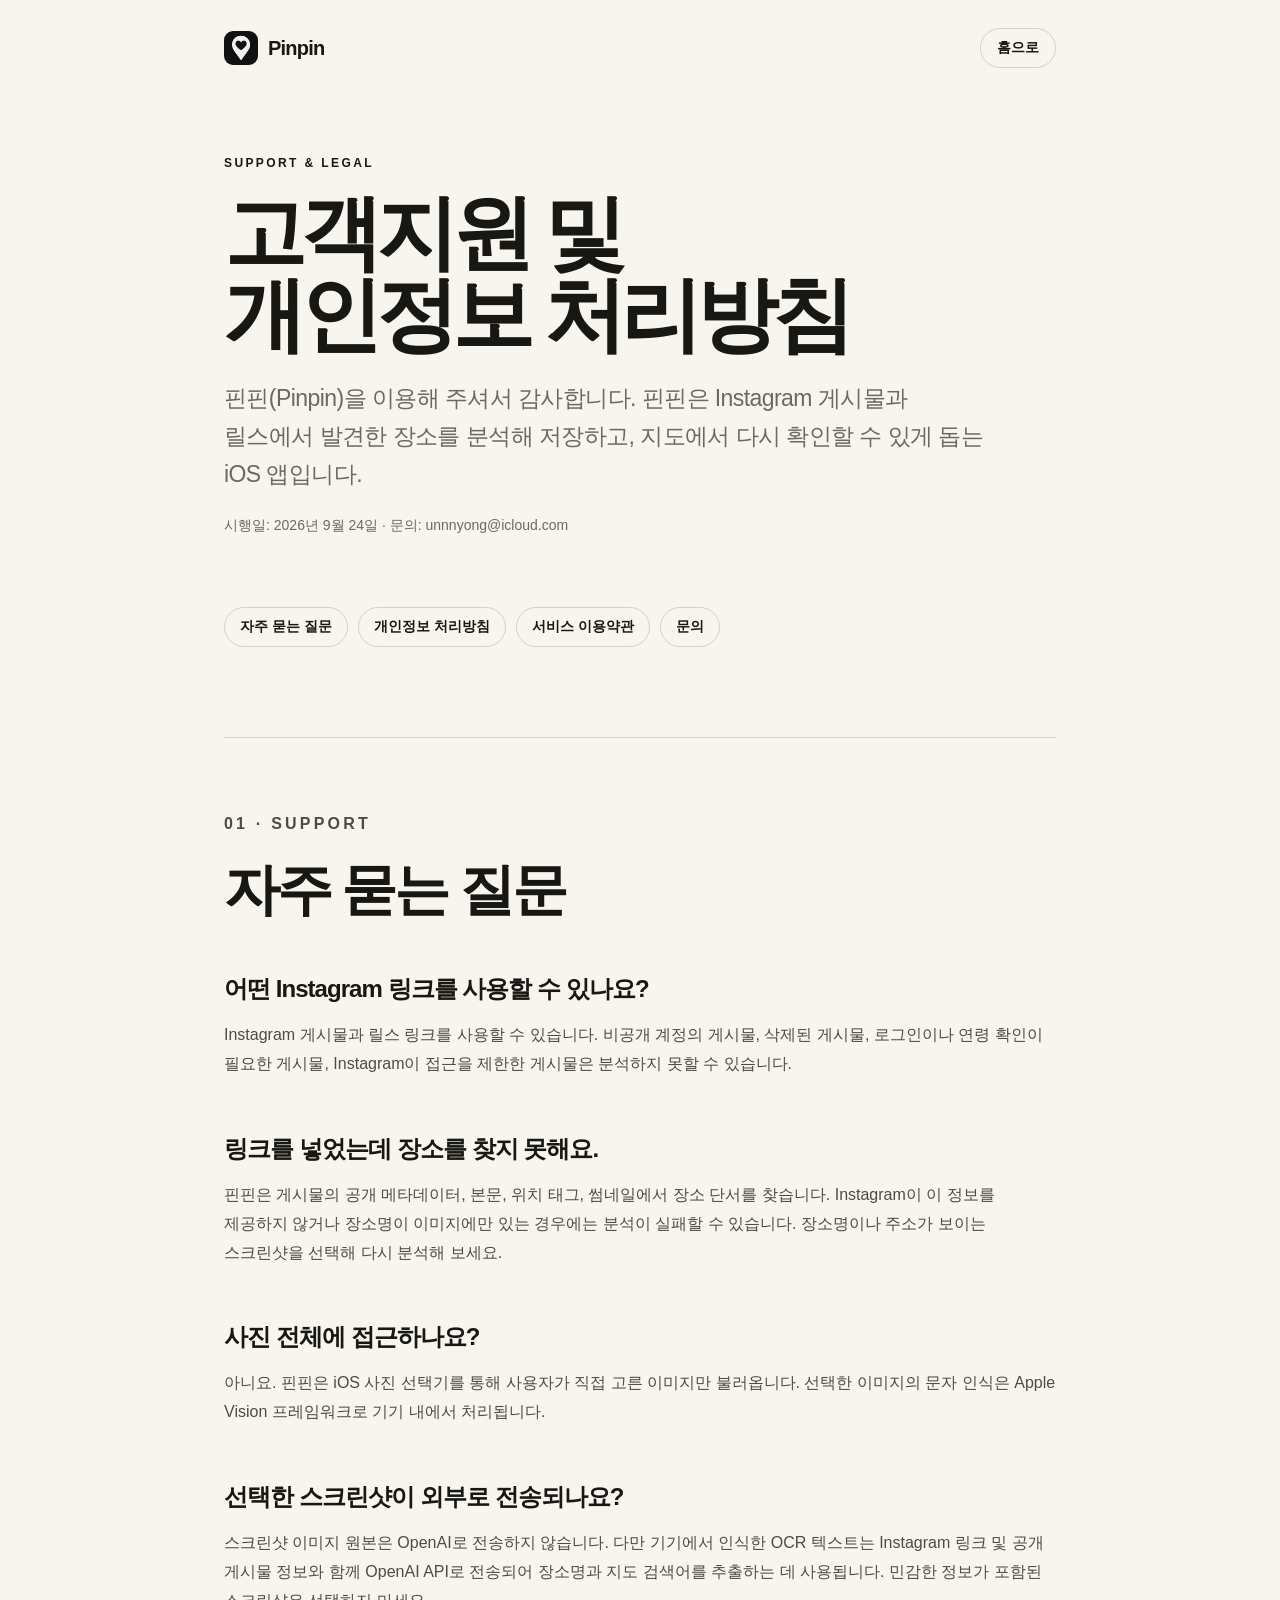
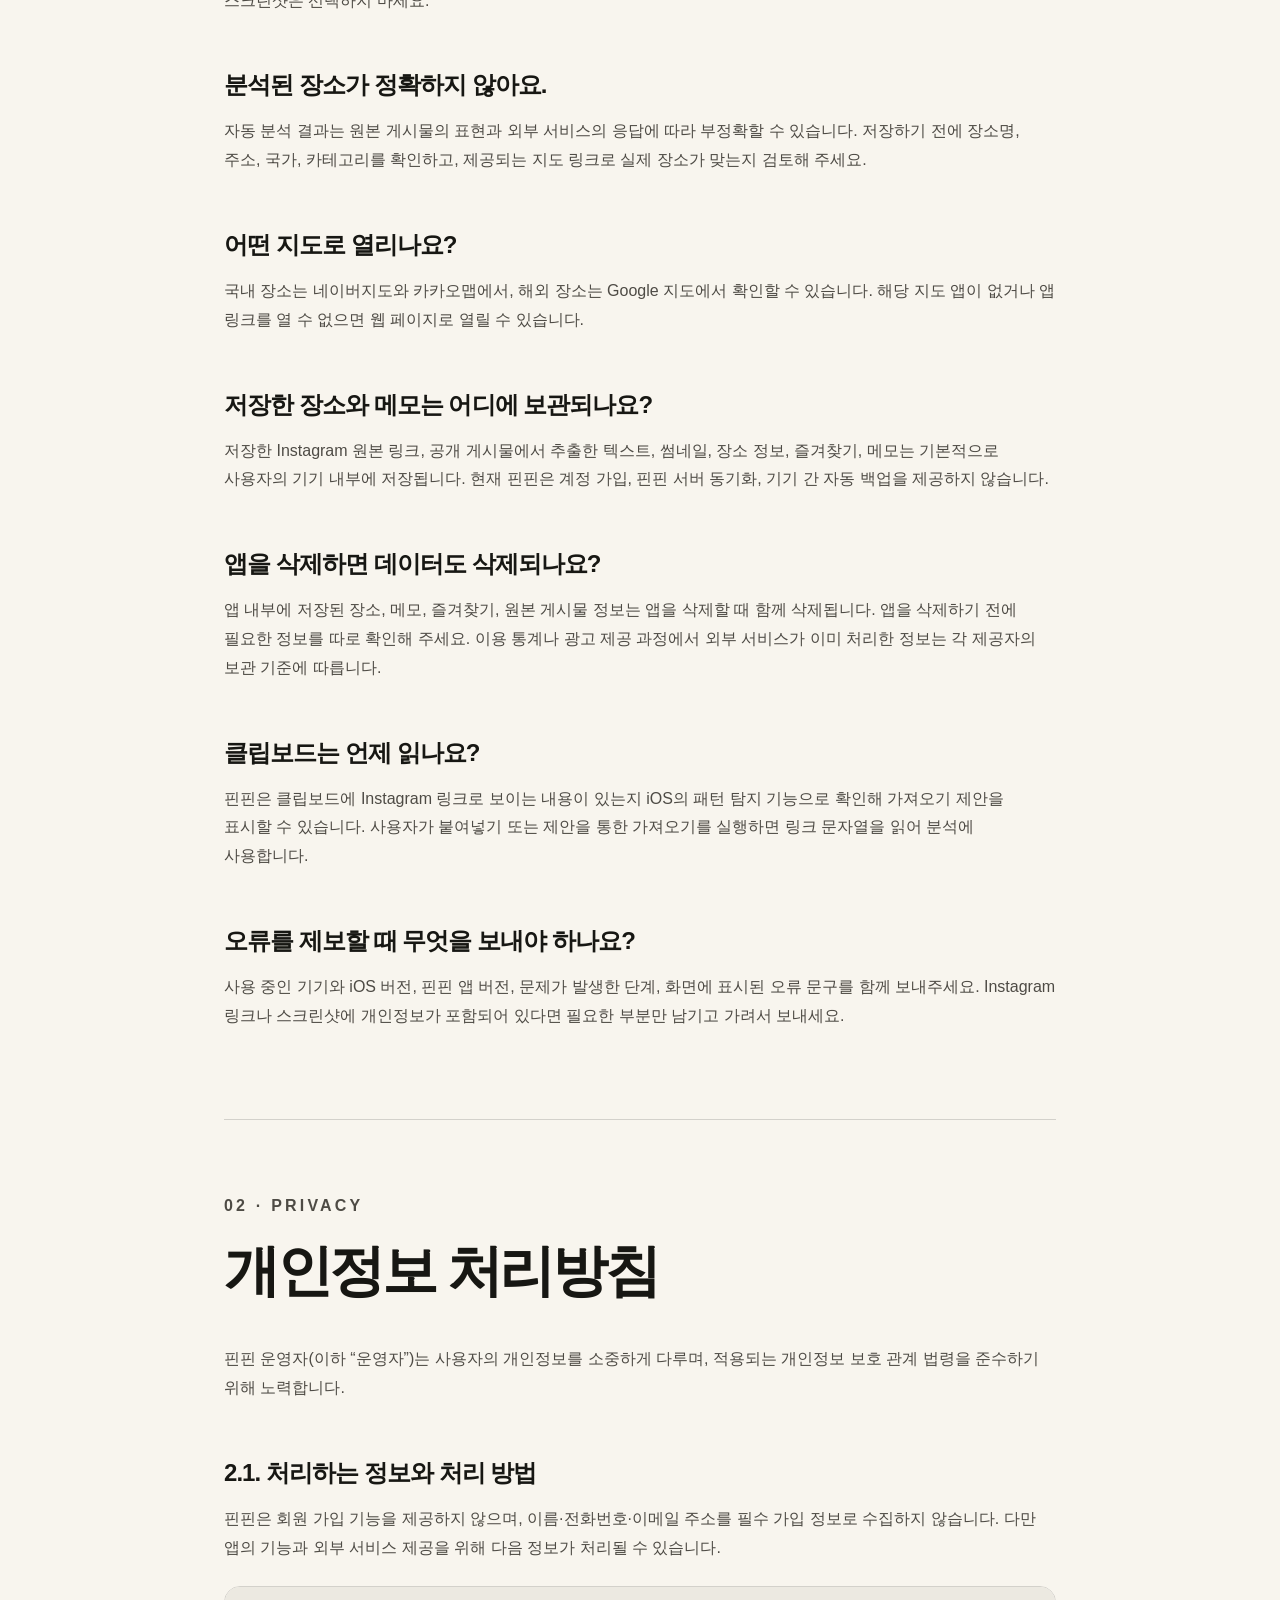
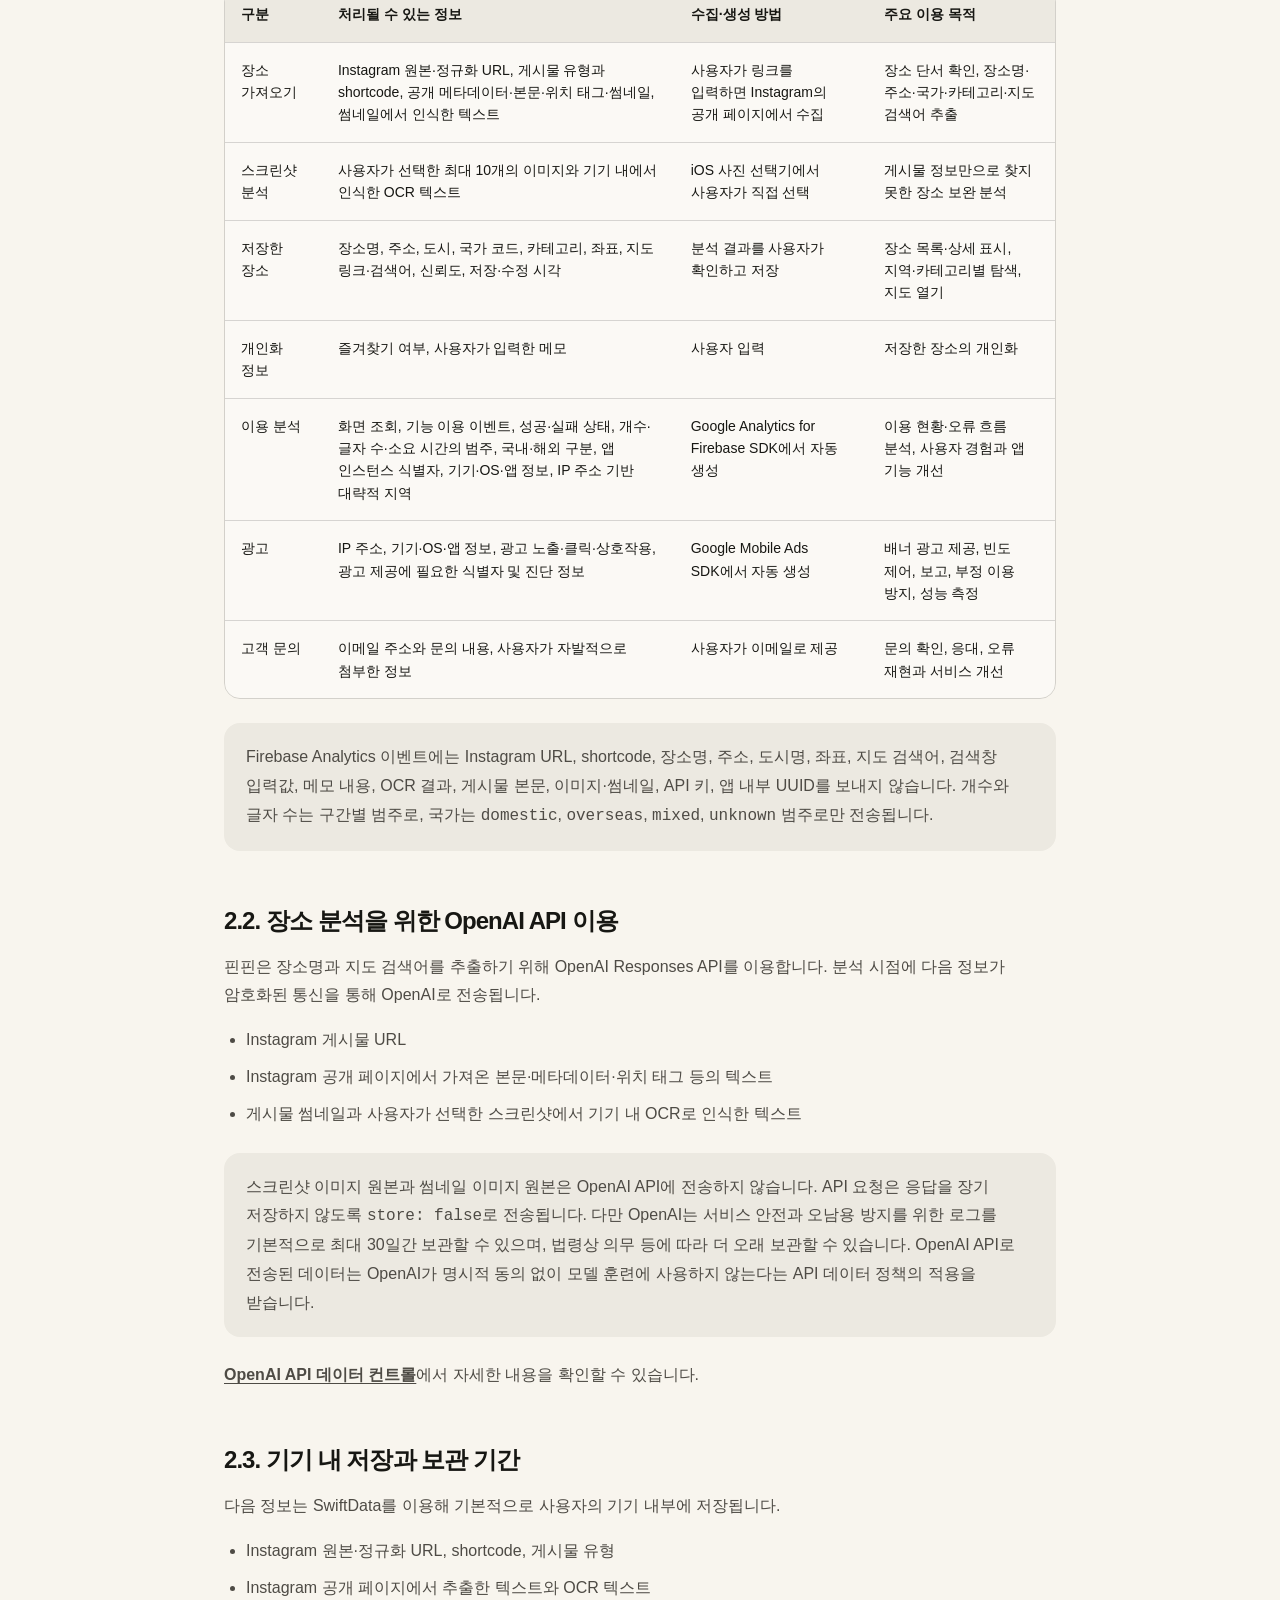
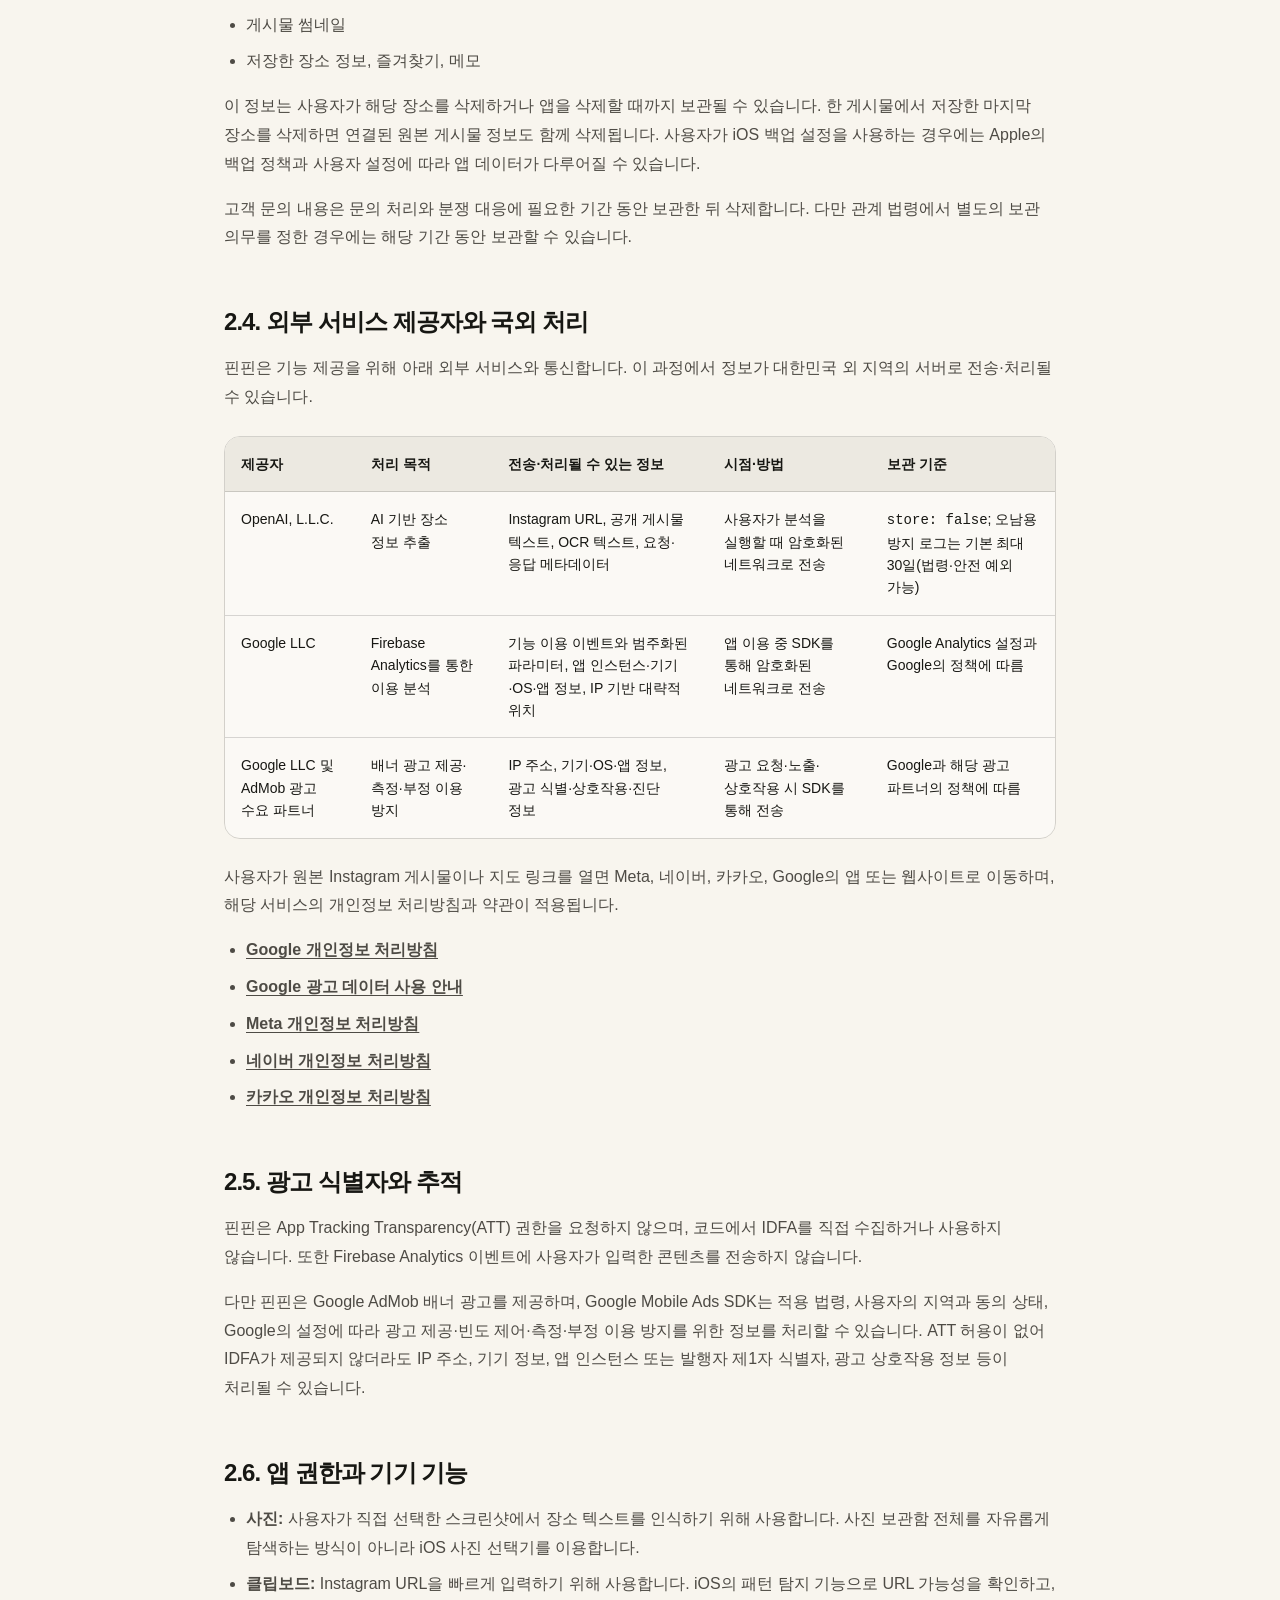
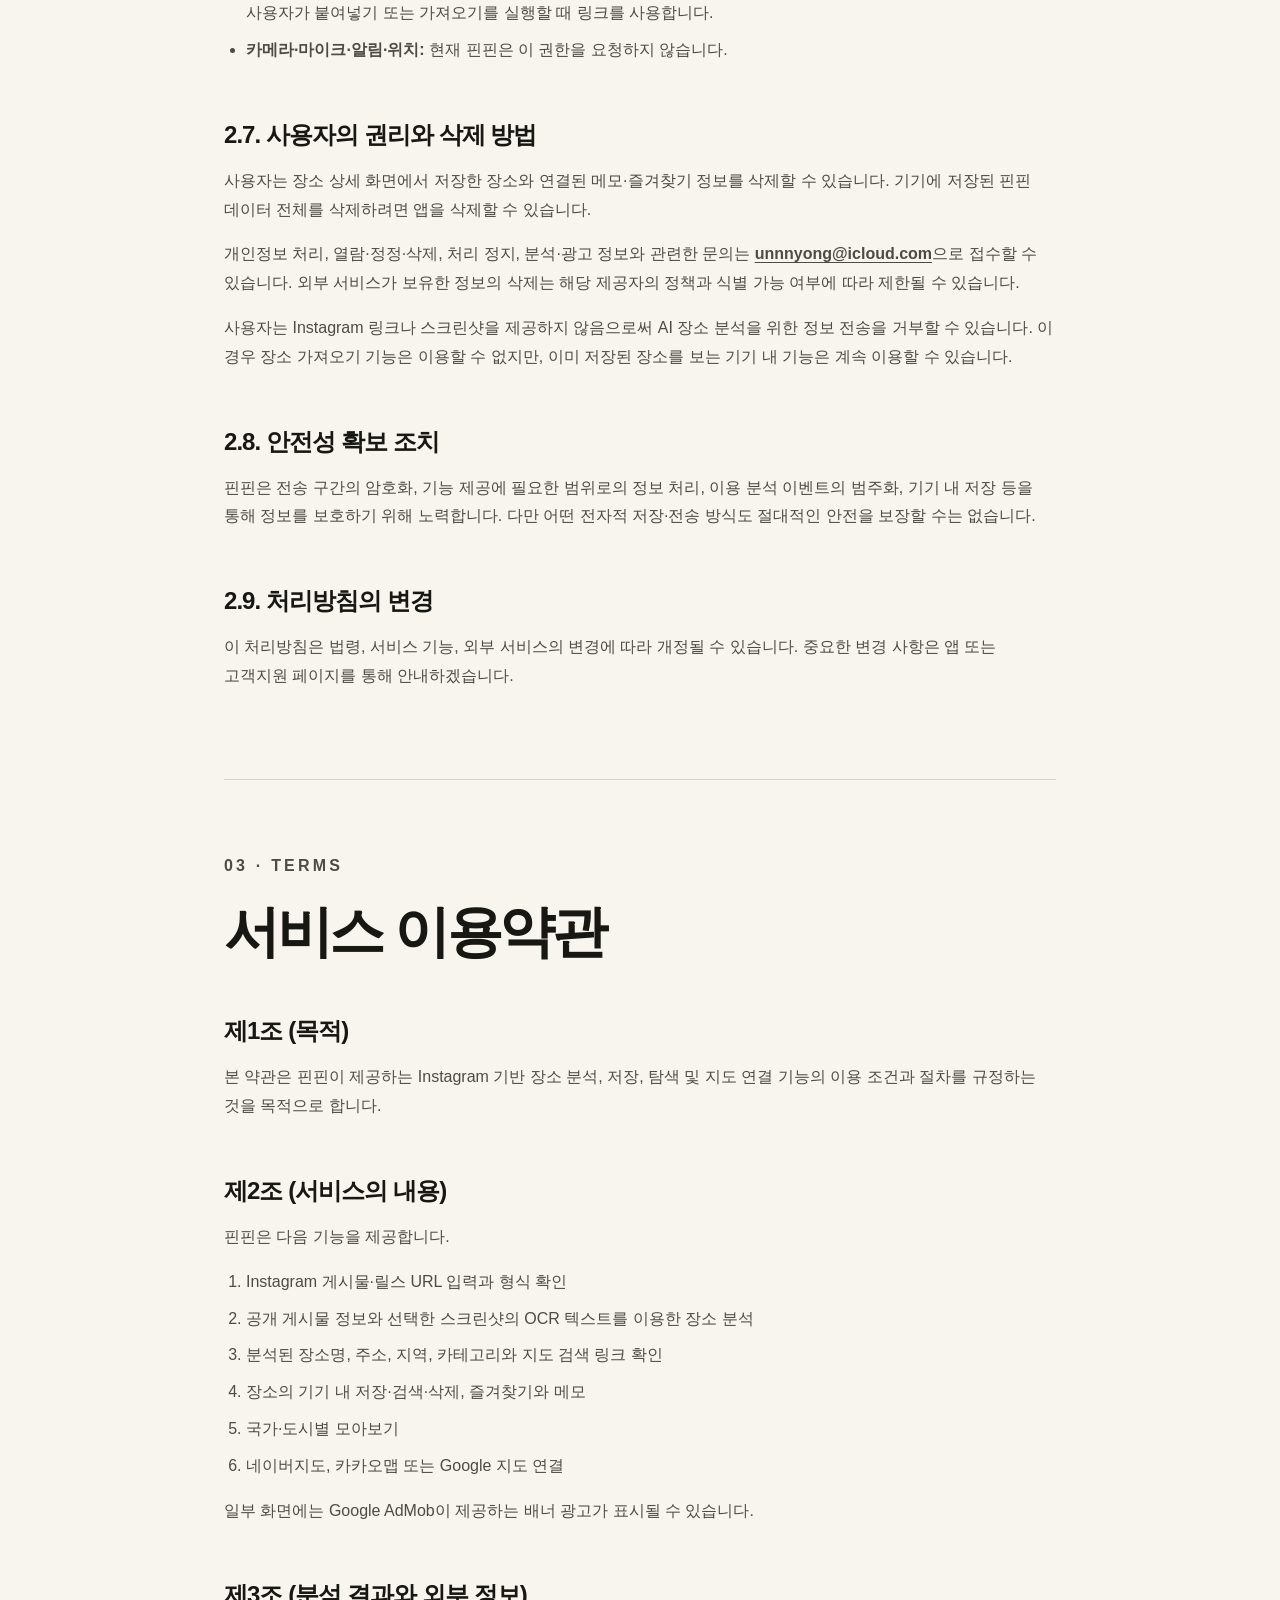
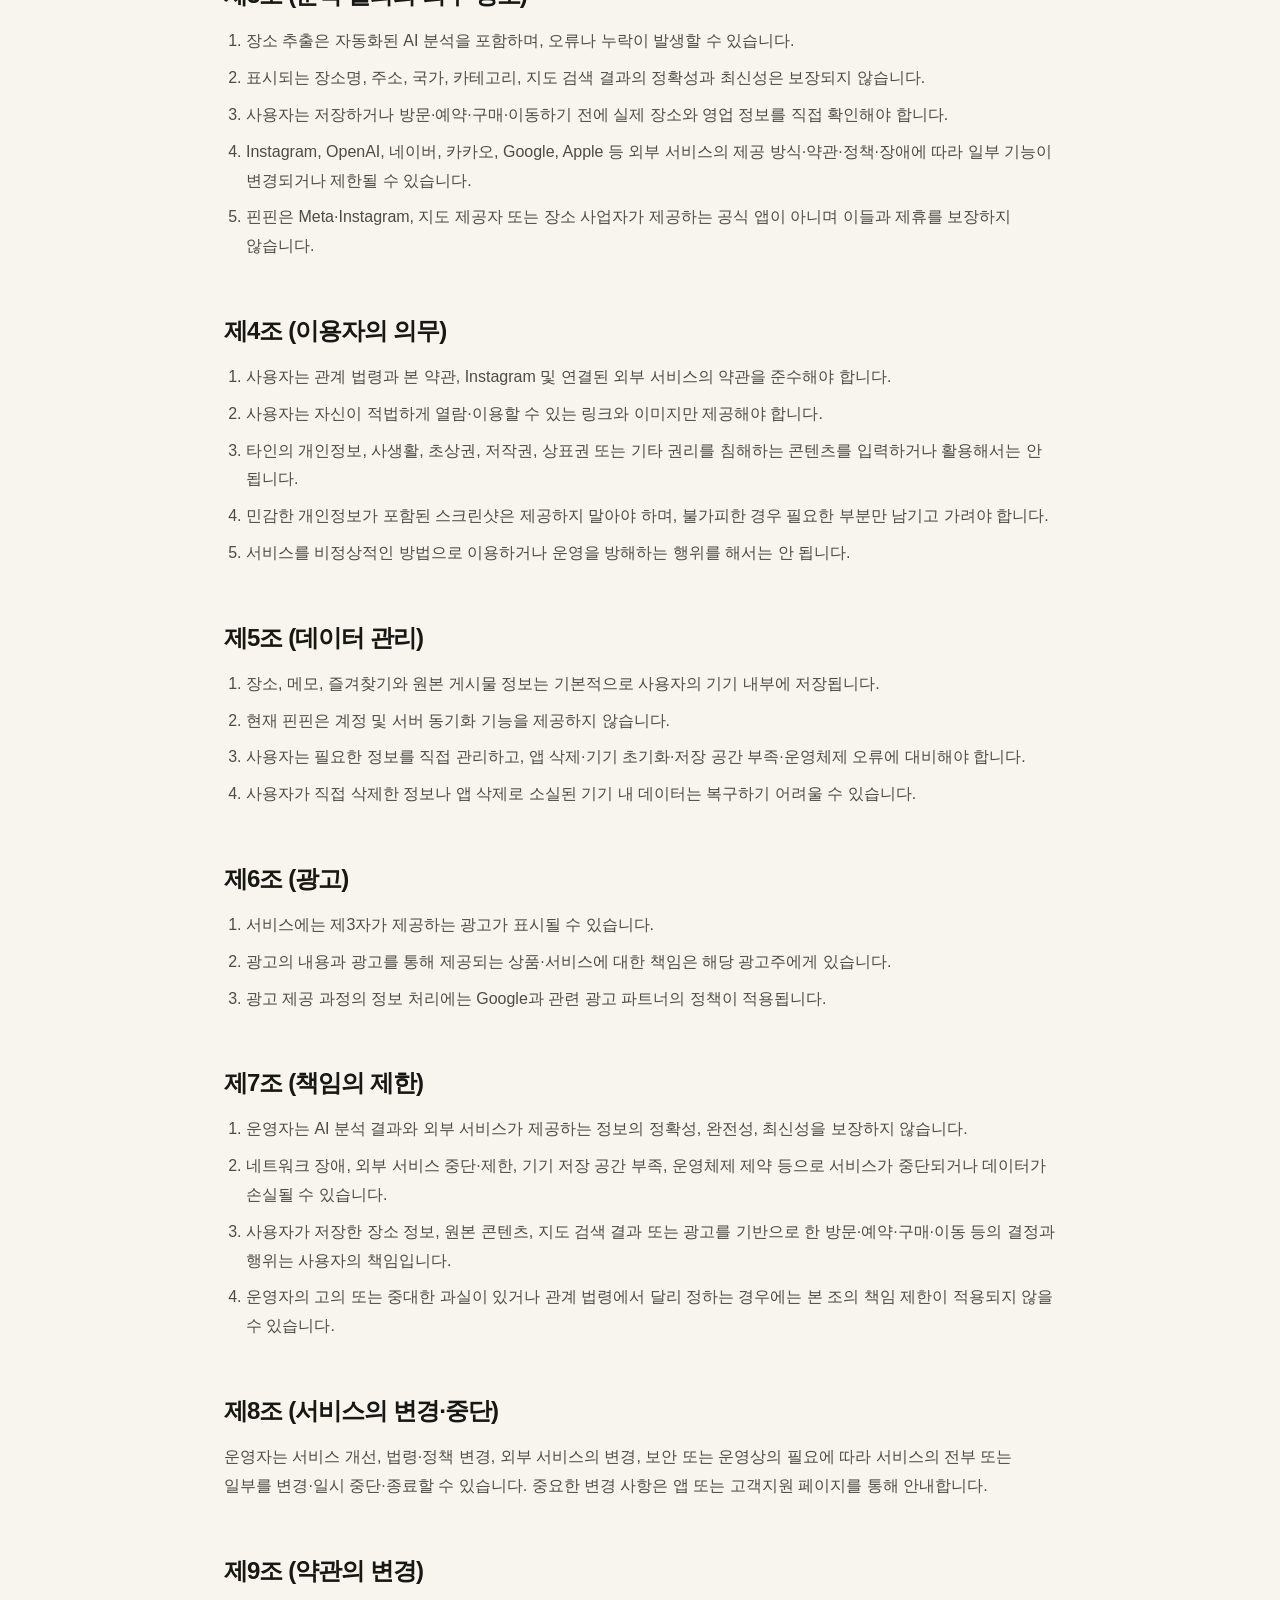
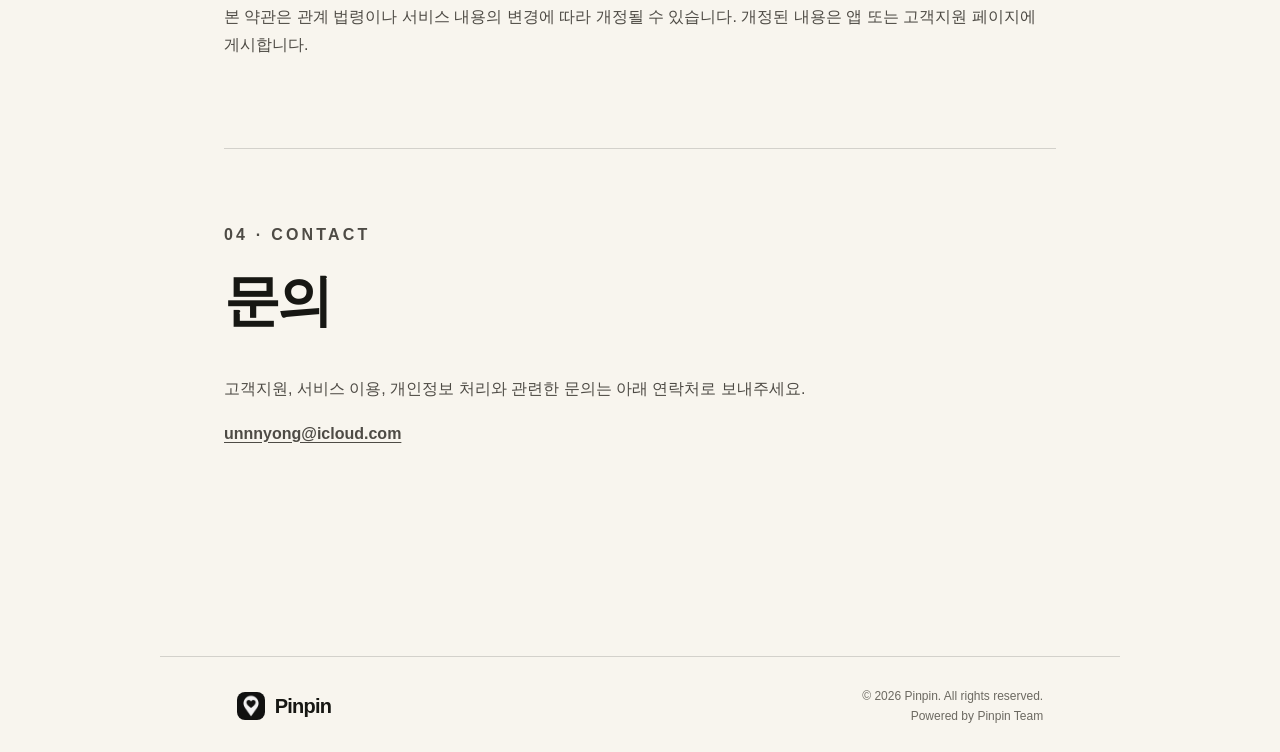
==== privacy/index.html @ 2de02e86 "Add privacy and support page" ====
<!doctype html>
<html lang="ko">
<head>
  <meta charset="utf-8">
  <meta name="viewport" content="width=device-width, initial-scale=1">
  <meta name="description" content="Pinpin 고객지원, 개인정보 처리방침 및 서비스 이용약관">
  <meta name="theme-color" content="#f8f5ee">
  <title>고객지원 및 개인정보 처리방침 — Pinpin</title>
  <link rel="icon" href="../assets/app-icon.png">
  <link rel="stylesheet" href="../styles.css">
</head>
<body class="document-page">
  <main class="document-shell">
    <nav class="document-nav" aria-label="주요 메뉴">
      <a class="brand" href="../" aria-label="Pinpin 홈">
        <img src="../assets/app-icon.png" alt="">
        <span>Pinpin</span>
      </a>
      <a class="nav-link" href="../">홈으로</a>
    </nav>

    <header class="document-hero">
      <p class="eyebrow">SUPPORT &amp; LEGAL</p>
      <h1>고객지원 및<br>개인정보 처리방침</h1>
      <p class="lede">핀핀(Pinpin)을 이용해 주셔서 감사합니다. 핀핀은 Instagram 게시물과 릴스에서 발견한 장소를 분석해 저장하고, 지도에서 다시 확인할 수 있게 돕는 iOS 앱입니다.</p>
      <p class="document-meta">시행일: 2026년 9월 24일 · 문의: <a href="mailto:unnnyong@icloud.com">unnnyong@icloud.com</a></p>
    </header>

    <ul class="document-toc" aria-label="문서 목차">
      <li><a href="#faq">자주 묻는 질문</a></li>
      <li><a href="#privacy-policy">개인정보 처리방침</a></li>
      <li><a href="#terms">서비스 이용약관</a></li>
      <li><a href="#contact">문의</a></li>
    </ul>

    <section class="document-section" id="faq">
      <p class="eyebrow">01 · SUPPORT</p>
      <h2>자주 묻는 질문</h2>
      <h3>어떤 Instagram 링크를 사용할 수 있나요?</h3>
      <p>Instagram 게시물과 릴스 링크를 사용할 수 있습니다. 비공개 계정의 게시물, 삭제된 게시물, 로그인이나 연령 확인이 필요한 게시물, Instagram이 접근을 제한한 게시물은 분석하지 못할 수 있습니다.</p>
      <h3>링크를 넣었는데 장소를 찾지 못해요.</h3>
      <p>핀핀은 게시물의 공개 메타데이터, 본문, 위치 태그, 썸네일에서 장소 단서를 찾습니다. Instagram이 이 정보를 제공하지 않거나 장소명이 이미지에만 있는 경우에는 분석이 실패할 수 있습니다. 장소명이나 주소가 보이는 스크린샷을 선택해 다시 분석해 보세요.</p>
      <h3>사진 전체에 접근하나요?</h3>
      <p>아니요. 핀핀은 iOS 사진 선택기를 통해 사용자가 직접 고른 이미지만 불러옵니다. 선택한 이미지의 문자 인식은 Apple Vision 프레임워크로 기기 내에서 처리됩니다.</p>
      <h3>선택한 스크린샷이 외부로 전송되나요?</h3>
      <p>스크린샷 이미지 원본은 OpenAI로 전송하지 않습니다. 다만 기기에서 인식한 OCR 텍스트는 Instagram 링크 및 공개 게시물 정보와 함께 OpenAI API로 전송되어 장소명과 지도 검색어를 추출하는 데 사용됩니다. 민감한 정보가 포함된 스크린샷은 선택하지 마세요.</p>
      <h3>분석된 장소가 정확하지 않아요.</h3>
      <p>자동 분석 결과는 원본 게시물의 표현과 외부 서비스의 응답에 따라 부정확할 수 있습니다. 저장하기 전에 장소명, 주소, 국가, 카테고리를 확인하고, 제공되는 지도 링크로 실제 장소가 맞는지 검토해 주세요.</p>
      <h3>어떤 지도로 열리나요?</h3>
      <p>국내 장소는 네이버지도와 카카오맵에서, 해외 장소는 Google 지도에서 확인할 수 있습니다. 해당 지도 앱이 없거나 앱 링크를 열 수 없으면 웹 페이지로 열릴 수 있습니다.</p>
      <h3>저장한 장소와 메모는 어디에 보관되나요?</h3>
      <p>저장한 Instagram 원본 링크, 공개 게시물에서 추출한 텍스트, 썸네일, 장소 정보, 즐겨찾기, 메모는 기본적으로 사용자의 기기 내부에 저장됩니다. 현재 핀핀은 계정 가입, 핀핀 서버 동기화, 기기 간 자동 백업을 제공하지 않습니다.</p>
      <h3>앱을 삭제하면 데이터도 삭제되나요?</h3>
      <p>앱 내부에 저장된 장소, 메모, 즐겨찾기, 원본 게시물 정보는 앱을 삭제할 때 함께 삭제됩니다. 앱을 삭제하기 전에 필요한 정보를 따로 확인해 주세요. 이용 통계나 광고 제공 과정에서 외부 서비스가 이미 처리한 정보는 각 제공자의 보관 기준에 따릅니다.</p>
      <h3>클립보드는 언제 읽나요?</h3>
      <p>핀핀은 클립보드에 Instagram 링크로 보이는 내용이 있는지 iOS의 패턴 탐지 기능으로 확인해 가져오기 제안을 표시할 수 있습니다. 사용자가 붙여넣기 또는 제안을 통한 가져오기를 실행하면 링크 문자열을 읽어 분석에 사용합니다.</p>
      <h3>오류를 제보할 때 무엇을 보내야 하나요?</h3>
      <p>사용 중인 기기와 iOS 버전, 핀핀 앱 버전, 문제가 발생한 단계, 화면에 표시된 오류 문구를 함께 보내주세요. Instagram 링크나 스크린샷에 개인정보가 포함되어 있다면 필요한 부분만 남기고 가려서 보내세요.</p>
    </section>

    <section class="document-section" id="privacy-policy">
      <p class="eyebrow">02 · PRIVACY</p>
      <h2>개인정보 처리방침</h2>
      <p>핀핀 운영자(이하 “운영자”)는 사용자의 개인정보를 소중하게 다루며, 적용되는 개인정보 보호 관계 법령을 준수하기 위해 노력합니다.</p>

      <h3>2.1. 처리하는 정보와 처리 방법</h3>
      <p>핀핀은 회원 가입 기능을 제공하지 않으며, 이름·전화번호·이메일 주소를 필수 가입 정보로 수집하지 않습니다. 다만 앱의 기능과 외부 서비스 제공을 위해 다음 정보가 처리될 수 있습니다.</p>
      <div class="table-wrap"><table class="document-table">
        <thead><tr><th>구분</th><th>처리될 수 있는 정보</th><th>수집·생성 방법</th><th>주요 이용 목적</th></tr></thead>
        <tbody>
          <tr><td>장소 가져오기</td><td>Instagram 원본·정규화 URL, 게시물 유형과 shortcode, 공개 메타데이터·본문·위치 태그·썸네일, 썸네일에서 인식한 텍스트</td><td>사용자가 링크를 입력하면 Instagram의 공개 페이지에서 수집</td><td>장소 단서 확인, 장소명·주소·국가·카테고리·지도 검색어 추출</td></tr>
          <tr><td>스크린샷 분석</td><td>사용자가 선택한 최대 10개의 이미지와 기기 내에서 인식한 OCR 텍스트</td><td>iOS 사진 선택기에서 사용자가 직접 선택</td><td>게시물 정보만으로 찾지 못한 장소 보완 분석</td></tr>
          <tr><td>저장한 장소</td><td>장소명, 주소, 도시, 국가 코드, 카테고리, 좌표, 지도 링크·검색어, 신뢰도, 저장·수정 시각</td><td>분석 결과를 사용자가 확인하고 저장</td><td>장소 목록·상세 표시, 지역·카테고리별 탐색, 지도 열기</td></tr>
          <tr><td>개인화 정보</td><td>즐겨찾기 여부, 사용자가 입력한 메모</td><td>사용자 입력</td><td>저장한 장소의 개인화</td></tr>
          <tr><td>이용 분석</td><td>화면 조회, 기능 이용 이벤트, 성공·실패 상태, 개수·글자 수·소요 시간의 범주, 국내·해외 구분, 앱 인스턴스 식별자, 기기·OS·앱 정보, IP 주소 기반 대략적 지역</td><td>Google Analytics for Firebase SDK에서 자동 생성</td><td>이용 현황·오류 흐름 분석, 사용자 경험과 앱 기능 개선</td></tr>
          <tr><td>광고</td><td>IP 주소, 기기·OS·앱 정보, 광고 노출·클릭·상호작용, 광고 제공에 필요한 식별자 및 진단 정보</td><td>Google Mobile Ads SDK에서 자동 생성</td><td>배너 광고 제공, 빈도 제어, 보고, 부정 이용 방지, 성능 측정</td></tr>
          <tr><td>고객 문의</td><td>이메일 주소와 문의 내용, 사용자가 자발적으로 첨부한 정보</td><td>사용자가 이메일로 제공</td><td>문의 확인, 응대, 오류 재현과 서비스 개선</td></tr>
        </tbody>
      </table></div>
      <p class="policy-note">Firebase Analytics 이벤트에는 Instagram URL, shortcode, 장소명, 주소, 도시명, 좌표, 지도 검색어, 검색창 입력값, 메모 내용, OCR 결과, 게시물 본문, 이미지·썸네일, API 키, 앱 내부 UUID를 보내지 않습니다. 개수와 글자 수는 구간별 범주로, 국가는 <code>domestic</code>, <code>overseas</code>, <code>mixed</code>, <code>unknown</code> 범주로만 전송됩니다.</p>

      <h3>2.2. 장소 분석을 위한 OpenAI API 이용</h3>
      <p>핀핀은 장소명과 지도 검색어를 추출하기 위해 OpenAI Responses API를 이용합니다. 분석 시점에 다음 정보가 암호화된 통신을 통해 OpenAI로 전송됩니다.</p>
      <ul><li>Instagram 게시물 URL</li><li>Instagram 공개 페이지에서 가져온 본문·메타데이터·위치 태그 등의 텍스트</li><li>게시물 썸네일과 사용자가 선택한 스크린샷에서 기기 내 OCR로 인식한 텍스트</li></ul>
      <p class="policy-note">스크린샷 이미지 원본과 썸네일 이미지 원본은 OpenAI API에 전송하지 않습니다. API 요청은 응답을 장기 저장하지 않도록 <code>store: false</code>로 전송됩니다. 다만 OpenAI는 서비스 안전과 오남용 방지를 위한 로그를 기본적으로 최대 30일간 보관할 수 있으며, 법령상 의무 등에 따라 더 오래 보관할 수 있습니다. OpenAI API로 전송된 데이터는 OpenAI가 명시적 동의 없이 모델 훈련에 사용하지 않는다는 API 데이터 정책의 적용을 받습니다.</p>
      <p><a href="https://platform.openai.com/docs/guides/your-data">OpenAI API 데이터 컨트롤</a>에서 자세한 내용을 확인할 수 있습니다.</p>

      <h3>2.3. 기기 내 저장과 보관 기간</h3>
      <p>다음 정보는 SwiftData를 이용해 기본적으로 사용자의 기기 내부에 저장됩니다.</p>
      <ul><li>Instagram 원본·정규화 URL, shortcode, 게시물 유형</li><li>Instagram 공개 페이지에서 추출한 텍스트와 OCR 텍스트</li><li>게시물 썸네일</li><li>저장한 장소 정보, 즐겨찾기, 메모</li></ul>
      <p>이 정보는 사용자가 해당 장소를 삭제하거나 앱을 삭제할 때까지 보관될 수 있습니다. 한 게시물에서 저장한 마지막 장소를 삭제하면 연결된 원본 게시물 정보도 함께 삭제됩니다. 사용자가 iOS 백업 설정을 사용하는 경우에는 Apple의 백업 정책과 사용자 설정에 따라 앱 데이터가 다루어질 수 있습니다.</p>
      <p>고객 문의 내용은 문의 처리와 분쟁 대응에 필요한 기간 동안 보관한 뒤 삭제합니다. 다만 관계 법령에서 별도의 보관 의무를 정한 경우에는 해당 기간 동안 보관할 수 있습니다.</p>

      <h3>2.4. 외부 서비스 제공자와 국외 처리</h3>
      <p>핀핀은 기능 제공을 위해 아래 외부 서비스와 통신합니다. 이 과정에서 정보가 대한민국 외 지역의 서버로 전송·처리될 수 있습니다.</p>
      <div class="table-wrap"><table class="document-table">
        <thead><tr><th>제공자</th><th>처리 목적</th><th>전송·처리될 수 있는 정보</th><th>시점·방법</th><th>보관 기준</th></tr></thead>
        <tbody>
          <tr><td>OpenAI, L.L.C.</td><td>AI 기반 장소 정보 추출</td><td>Instagram URL, 공개 게시물 텍스트, OCR 텍스트, 요청·응답 메타데이터</td><td>사용자가 분석을 실행할 때 암호화된 네트워크로 전송</td><td><code>store: false</code>; 오남용 방지 로그는 기본 최대 30일(법령·안전 예외 가능)</td></tr>
          <tr><td>Google LLC</td><td>Firebase Analytics를 통한 이용 분석</td><td>기능 이용 이벤트와 범주화된 파라미터, 앱 인스턴스·기기·OS·앱 정보, IP 기반 대략적 위치</td><td>앱 이용 중 SDK를 통해 암호화된 네트워크로 전송</td><td>Google Analytics 설정과 Google의 정책에 따름</td></tr>
          <tr><td>Google LLC 및 AdMob 광고 수요 파트너</td><td>배너 광고 제공·측정·부정 이용 방지</td><td>IP 주소, 기기·OS·앱 정보, 광고 식별·상호작용·진단 정보</td><td>광고 요청·노출·상호작용 시 SDK를 통해 전송</td><td>Google과 해당 광고 파트너의 정책에 따름</td></tr>
        </tbody>
      </table></div>
      <p>사용자가 원본 Instagram 게시물이나 지도 링크를 열면 Meta, 네이버, 카카오, Google의 앱 또는 웹사이트로 이동하며, 해당 서비스의 개인정보 처리방침과 약관이 적용됩니다.</p>
      <ul><li><a href="https://policies.google.com/privacy">Google 개인정보 처리방침</a></li><li><a href="https://policies.google.com/technologies/partner-sites">Google 광고 데이터 사용 안내</a></li><li><a href="https://privacycenter.instagram.com/policy/">Meta 개인정보 처리방침</a></li><li><a href="https://policy.naver.com/policy/privacy.html">네이버 개인정보 처리방침</a></li><li><a href="https://www.kakao.com/policy/privacy">카카오 개인정보 처리방침</a></li></ul>

      <h3>2.5. 광고 식별자와 추적</h3>
      <p>핀핀은 App Tracking Transparency(ATT) 권한을 요청하지 않으며, 코드에서 IDFA를 직접 수집하거나 사용하지 않습니다. 또한 Firebase Analytics 이벤트에 사용자가 입력한 콘텐츠를 전송하지 않습니다.</p>
      <p>다만 핀핀은 Google AdMob 배너 광고를 제공하며, Google Mobile Ads SDK는 적용 법령, 사용자의 지역과 동의 상태, Google의 설정에 따라 광고 제공·빈도 제어·측정·부정 이용 방지를 위한 정보를 처리할 수 있습니다. ATT 허용이 없어 IDFA가 제공되지 않더라도 IP 주소, 기기 정보, 앱 인스턴스 또는 발행자 제1자 식별자, 광고 상호작용 정보 등이 처리될 수 있습니다.</p>

      <h3>2.6. 앱 권한과 기기 기능</h3>
      <ul><li><strong>사진:</strong> 사용자가 직접 선택한 스크린샷에서 장소 텍스트를 인식하기 위해 사용합니다. 사진 보관함 전체를 자유롭게 탐색하는 방식이 아니라 iOS 사진 선택기를 이용합니다.</li><li><strong>클립보드:</strong> Instagram URL을 빠르게 입력하기 위해 사용합니다. iOS의 패턴 탐지 기능으로 URL 가능성을 확인하고, 사용자가 붙여넣기 또는 가져오기를 실행할 때 링크를 사용합니다.</li><li><strong>카메라·마이크·알림·위치:</strong> 현재 핀핀은 이 권한을 요청하지 않습니다.</li></ul>

      <h3>2.7. 사용자의 권리와 삭제 방법</h3>
      <p>사용자는 장소 상세 화면에서 저장한 장소와 연결된 메모·즐겨찾기 정보를 삭제할 수 있습니다. 기기에 저장된 핀핀 데이터 전체를 삭제하려면 앱을 삭제할 수 있습니다.</p>
      <p>개인정보 처리, 열람·정정·삭제, 처리 정지, 분석·광고 정보와 관련한 문의는 <a href="mailto:unnnyong@icloud.com">unnnyong@icloud.com</a>으로 접수할 수 있습니다. 외부 서비스가 보유한 정보의 삭제는 해당 제공자의 정책과 식별 가능 여부에 따라 제한될 수 있습니다.</p>
      <p>사용자는 Instagram 링크나 스크린샷을 제공하지 않음으로써 AI 장소 분석을 위한 정보 전송을 거부할 수 있습니다. 이 경우 장소 가져오기 기능은 이용할 수 없지만, 이미 저장된 장소를 보는 기기 내 기능은 계속 이용할 수 있습니다.</p>

      <h3>2.8. 안전성 확보 조치</h3>
      <p>핀핀은 전송 구간의 암호화, 기능 제공에 필요한 범위로의 정보 처리, 이용 분석 이벤트의 범주화, 기기 내 저장 등을 통해 정보를 보호하기 위해 노력합니다. 다만 어떤 전자적 저장·전송 방식도 절대적인 안전을 보장할 수는 없습니다.</p>
      <h3>2.9. 처리방침의 변경</h3>
      <p>이 처리방침은 법령, 서비스 기능, 외부 서비스의 변경에 따라 개정될 수 있습니다. 중요한 변경 사항은 앱 또는 고객지원 페이지를 통해 안내하겠습니다.</p>
    </section>

    <section class="document-section" id="terms">
      <p class="eyebrow">03 · TERMS</p>
      <h2>서비스 이용약관</h2>
      <h3>제1조 (목적)</h3><p>본 약관은 핀핀이 제공하는 Instagram 기반 장소 분석, 저장, 탐색 및 지도 연결 기능의 이용 조건과 절차를 규정하는 것을 목적으로 합니다.</p>
      <h3>제2조 (서비스의 내용)</h3><p>핀핀은 다음 기능을 제공합니다.</p><ol><li>Instagram 게시물·릴스 URL 입력과 형식 확인</li><li>공개 게시물 정보와 선택한 스크린샷의 OCR 텍스트를 이용한 장소 분석</li><li>분석된 장소명, 주소, 지역, 카테고리와 지도 검색 링크 확인</li><li>장소의 기기 내 저장·검색·삭제, 즐겨찾기와 메모</li><li>국가·도시별 모아보기</li><li>네이버지도, 카카오맵 또는 Google 지도 연결</li></ol><p>일부 화면에는 Google AdMob이 제공하는 배너 광고가 표시될 수 있습니다.</p>
      <h3>제3조 (분석 결과와 외부 정보)</h3><ol><li>장소 추출은 자동화된 AI 분석을 포함하며, 오류나 누락이 발생할 수 있습니다.</li><li>표시되는 장소명, 주소, 국가, 카테고리, 지도 검색 결과의 정확성과 최신성은 보장되지 않습니다.</li><li>사용자는 저장하거나 방문·예약·구매·이동하기 전에 실제 장소와 영업 정보를 직접 확인해야 합니다.</li><li>Instagram, OpenAI, 네이버, 카카오, Google, Apple 등 외부 서비스의 제공 방식·약관·정책·장애에 따라 일부 기능이 변경되거나 제한될 수 있습니다.</li><li>핀핀은 Meta·Instagram, 지도 제공자 또는 장소 사업자가 제공하는 공식 앱이 아니며 이들과 제휴를 보장하지 않습니다.</li></ol>
      <h3>제4조 (이용자의 의무)</h3><ol><li>사용자는 관계 법령과 본 약관, Instagram 및 연결된 외부 서비스의 약관을 준수해야 합니다.</li><li>사용자는 자신이 적법하게 열람·이용할 수 있는 링크와 이미지만 제공해야 합니다.</li><li>타인의 개인정보, 사생활, 초상권, 저작권, 상표권 또는 기타 권리를 침해하는 콘텐츠를 입력하거나 활용해서는 안 됩니다.</li><li>민감한 개인정보가 포함된 스크린샷은 제공하지 말아야 하며, 불가피한 경우 필요한 부분만 남기고 가려야 합니다.</li><li>서비스를 비정상적인 방법으로 이용하거나 운영을 방해하는 행위를 해서는 안 됩니다.</li></ol>
      <h3>제5조 (데이터 관리)</h3><ol><li>장소, 메모, 즐겨찾기와 원본 게시물 정보는 기본적으로 사용자의 기기 내부에 저장됩니다.</li><li>현재 핀핀은 계정 및 서버 동기화 기능을 제공하지 않습니다.</li><li>사용자는 필요한 정보를 직접 관리하고, 앱 삭제·기기 초기화·저장 공간 부족·운영체제 오류에 대비해야 합니다.</li><li>사용자가 직접 삭제한 정보나 앱 삭제로 소실된 기기 내 데이터는 복구하기 어려울 수 있습니다.</li></ol>
      <h3>제6조 (광고)</h3><ol><li>서비스에는 제3자가 제공하는 광고가 표시될 수 있습니다.</li><li>광고의 내용과 광고를 통해 제공되는 상품·서비스에 대한 책임은 해당 광고주에게 있습니다.</li><li>광고 제공 과정의 정보 처리에는 Google과 관련 광고 파트너의 정책이 적용됩니다.</li></ol>
      <h3>제7조 (책임의 제한)</h3><ol><li>운영자는 AI 분석 결과와 외부 서비스가 제공하는 정보의 정확성, 완전성, 최신성을 보장하지 않습니다.</li><li>네트워크 장애, 외부 서비스 중단·제한, 기기 저장 공간 부족, 운영체제 제약 등으로 서비스가 중단되거나 데이터가 손실될 수 있습니다.</li><li>사용자가 저장한 장소 정보, 원본 콘텐츠, 지도 검색 결과 또는 광고를 기반으로 한 방문·예약·구매·이동 등의 결정과 행위는 사용자의 책임입니다.</li><li>운영자의 고의 또는 중대한 과실이 있거나 관계 법령에서 달리 정하는 경우에는 본 조의 책임 제한이 적용되지 않을 수 있습니다.</li></ol>
      <h3>제8조 (서비스의 변경·중단)</h3><p>운영자는 서비스 개선, 법령·정책 변경, 외부 서비스의 변경, 보안 또는 운영상의 필요에 따라 서비스의 전부 또는 일부를 변경·일시 중단·종료할 수 있습니다. 중요한 변경 사항은 앱 또는 고객지원 페이지를 통해 안내합니다.</p>
      <h3>제9조 (약관의 변경)</h3><p>본 약관은 관계 법령이나 서비스 내용의 변경에 따라 개정될 수 있습니다. 개정된 내용은 앱 또는 고객지원 페이지에 게시합니다.</p>
    </section>

    <section class="document-section" id="contact">
      <p class="eyebrow">04 · CONTACT</p>
      <h2>문의</h2>
      <p>고객지원, 서비스 이용, 개인정보 처리와 관련한 문의는 아래 연락처로 보내주세요.</p>
      <p><a href="mailto:unnnyong@icloud.com">unnnyong@icloud.com</a></p>
    </section>
  </main>

  <footer class="document-footer">
    <a class="brand footer-brand" href="../"><img src="../assets/app-icon.png" alt=""><span>Pinpin</span></a>
    <div class="legal"><p>© <span id="year"></span> Pinpin. All rights reserved.</p><p>Powered by Pinpin Team</p></div>
  </footer>
  <script>document.getElementById('year').textContent = new Date().getFullYear();</script>
</body>
</html>
---- styles.css ----
:root {
  --ink: #171713;
  --paper: #f8f5ee;
  --accent: #171713;
  --line: rgba(23, 23, 19, 0.16);
  --muted: #6c6961;
}

* { box-sizing: border-box; }

html { scroll-behavior: smooth; }

body {
  margin: 0;
  color: var(--ink);
  background: var(--paper);
  font-family: -apple-system, BlinkMacSystemFont, "Apple SD Gothic Neo", "Pretendard", sans-serif;
  word-break: keep-all;
}

a { color: inherit; text-decoration: none; }

.hero {
  min-height: 100svh;
  padding: 28px clamp(24px, 6vw, 88px) 64px;
  overflow: hidden;
}

nav, footer {
  display: flex;
  align-items: center;
  justify-content: space-between;
  max-width: 1280px;
  margin: 0 auto;
}

.brand { display: inline-flex; align-items: center; gap: 10px; font-size: 20px; font-weight: 800; letter-spacing: -0.04em; }
.brand img { width: 34px; height: 34px; border-radius: 9px; }
.nav-link { padding: 10px 16px; border: 1px solid var(--line); border-radius: 999px; font-size: 14px; font-weight: 650; }
.nav-link:hover { background: var(--ink); color: var(--paper); }

.hero-grid {
  display: grid;
  grid-template-columns: minmax(0, 1.05fr) minmax(360px, .95fr);
  align-items: center;
  gap: clamp(48px, 7vw, 120px);
  max-width: 1280px;
  min-height: calc(100svh - 100px);
  margin: 0 auto;
}

.eyebrow { margin: 0 0 22px; color: var(--accent); font-size: 12px; font-weight: 800; letter-spacing: .2em; }
h1, h2, p { margin-top: 0; }
h1 { margin-bottom: 30px; font-size: clamp(54px, 8vw, 112px); line-height: .94; letter-spacing: -.075em; }
h1 em { color: var(--ink); font-family: inherit; font-style: normal; font-weight: 800; }
.lede { max-width: 580px; color: var(--muted); font-size: clamp(18px, 2vw, 23px); line-height: 1.65; letter-spacing: -.025em; }
.app-store-badge { margin-top: 26px; }
.app-store-badge img { display: block; width: auto; height: 48px; }

.visual { position: relative; aspect-ratio: 1; }
.visual::before { content: ""; position: absolute; inset: 7%; border-radius: 50%; background: radial-gradient(circle at 35% 30%, #fff 0 3%, #cbc9c2 3.5% 5%, transparent 5.5%), linear-gradient(145deg, #e9e7e0, #d8d6cf); box-shadow: 0 35px 80px rgba(23,23,19,.16); }
.orbit { position: absolute; inset: 0; border: 1px solid rgba(23,23,19,.16); border-radius: 50%; }
.orbit-two { inset: 20%; border-style: dashed; }
.icon-card { position: absolute; inset: 31%; display: grid; place-items: center; border-radius: 25%; background: rgba(255,255,255,.35); backdrop-filter: blur(18px); box-shadow: 0 20px 55px rgba(23,23,19,.18); transform: rotate(-4deg); }
.icon-card img { width: 78%; border-radius: 23%; box-shadow: 0 12px 28px rgba(23,23,19,.16); }
.pin { position: absolute; z-index: 2; width: 18px; height: 18px; background: var(--accent); border: 4px solid var(--paper); border-radius: 50% 50% 50% 0; box-shadow: 0 5px 15px rgba(23,23,19,.22); transform: rotate(-45deg); }
.pin span { position: absolute; left: 18px; top: -14px; padding: 6px 9px; color: var(--ink); background: #fff; border-radius: 7px; font-size: 10px; font-weight: 750; transform: rotate(45deg); }
.pin-one { top: 19%; right: 19%; }
.pin-two { bottom: 20%; left: 10%; }
.pin-three { bottom: 8%; right: 26%; }

.story { padding: 120px clamp(24px, 6vw, 88px); color: #f9f5ed; background: var(--ink); }
.section-heading, .feature-grid { max-width: 1280px; margin-inline: auto; }
.section-heading { display: flex; align-items: end; justify-content: space-between; }
h2 { max-width: 800px; margin-bottom: 70px; font-size: clamp(42px, 6vw, 78px); line-height: 1.05; letter-spacing: -.06em; }
.feature-grid { display: grid; grid-template-columns: repeat(3, 1fr); border-top: 1px solid rgba(255,255,255,.2); }
.feature-grid article { padding: 36px clamp(0px, 3vw, 42px) 0; }
.feature-grid article + article { border-left: 1px solid rgba(255,255,255,.2); }
.feature-grid article:first-child { padding-left: 0; }
.number { color: #8d8980; font-size: 24px; font-weight: 750; letter-spacing: -.03em; }
h3 { margin: 48px 0 14px; font-size: 24px; letter-spacing: -.04em; }
.feature-grid p { color: #aaa79f; font-size: 16px; line-height: 1.7; }

.quote { display: grid; min-height: 66svh; padding: 80px 24px; place-items: center; text-align: center; }
.quote p { font-size: clamp(34px, 5vw, 68px); font-weight: 750; line-height: 1.25; letter-spacing: -.055em; }
.quote span { color: var(--ink); font-family: inherit; font-style: normal; font-weight: 800; }

footer { padding: 32px clamp(24px, 6vw, 88px); border-top: 1px solid var(--line); }
footer p { margin: 0; color: var(--muted); font-size: 12px; }
.legal { display: grid; max-width: 620px; gap: 6px; text-align: right; }
.legal-link { color: var(--ink); font-weight: 700; text-decoration: underline; text-underline-offset: 3px; }
.footer-brand img { width: 28px; height: 28px; border-radius: 8px; }

.document-page { background: var(--paper); }
.document-shell { max-width: 960px; margin: 0 auto; padding: 28px clamp(24px, 6vw, 64px) 120px; }
.document-nav { padding-bottom: 88px; }
.document-hero { max-width: 820px; margin-bottom: 72px; }
.document-hero h1 { margin-bottom: 24px; font-size: clamp(46px, 7vw, 82px); line-height: 1; }
.document-hero .lede { max-width: 760px; }
.document-meta { color: var(--muted); font-size: 14px; }
.document-toc { display: flex; flex-wrap: wrap; gap: 10px; margin: 0 0 90px; padding: 0; list-style: none; }
.document-toc a { display: block; padding: 10px 15px; border: 1px solid var(--line); border-radius: 999px; font-size: 14px; font-weight: 700; }
.document-toc a:hover { color: var(--paper); background: var(--ink); }
.document-section { padding: 72px 0; border-top: 1px solid var(--line); }
.document-section > h2 { margin-bottom: 44px; font-size: clamp(34px, 5vw, 56px); }
.document-section h3 { margin: 54px 0 16px; font-size: 24px; }
.document-section h4 { margin: 34px 0 10px; font-size: 18px; }
.document-section p, .document-section li { color: #4e4b45; font-size: 16px; line-height: 1.8; }
.document-section ul, .document-section ol { padding-left: 22px; }
.document-section li + li { margin-top: 8px; }
.document-section a { font-weight: 700; text-decoration: underline; text-underline-offset: 3px; }
.policy-note { margin: 24px 0; padding: 20px 22px; background: #ece9e1; border-radius: 16px; }
.table-wrap { margin: 24px 0; overflow-x: auto; border: 1px solid var(--line); border-radius: 16px; }
.document-table { width: 100%; min-width: 760px; border-collapse: collapse; background: rgba(255,255,255,.4); }
.document-table th, .document-table td { padding: 16px; border-bottom: 1px solid var(--line); text-align: left; vertical-align: top; font-size: 14px; line-height: 1.6; }
.document-table th { color: var(--ink); background: #ece9e1; }
.document-table tr:last-child td { border-bottom: 0; }
.document-footer { max-width: 960px; }

@media (max-width: 760px) {
  .hero { min-height: auto; padding-top: 20px; }
  .hero-grid { grid-template-columns: 1fr; min-height: auto; padding: 100px 0 30px; }
  .visual { width: min(100%, 480px); margin: 0 auto; }
  .story { padding-block: 90px; }
  .feature-grid { grid-template-columns: 1fr; }
  .feature-grid article { padding: 32px 0; }
  .feature-grid article + article { border-top: 1px solid rgba(255,255,255,.2); border-left: 0; }
  h3 { margin-top: 30px; }
  footer { align-items: flex-start; gap: 28px; flex-direction: column; }
  .legal { text-align: left; }
  .document-nav { padding-bottom: 64px; }
  .document-section { padding: 56px 0; }
}

@media (prefers-reduced-motion: no-preference) {
  .visual { animation: arrive .9s cubic-bezier(.2,.75,.2,1) both; }
  .pin { animation: float 3.5s ease-in-out infinite; }
  .pin-two { animation-delay: -1.2s; }
  .pin-three { animation-delay: -2.3s; }
  @keyframes arrive { from { opacity: 0; transform: translateY(25px) scale(.96); } }
  @keyframes float { 0%, 100% { margin-top: 0; } 50% { margin-top: -10px; } }
}
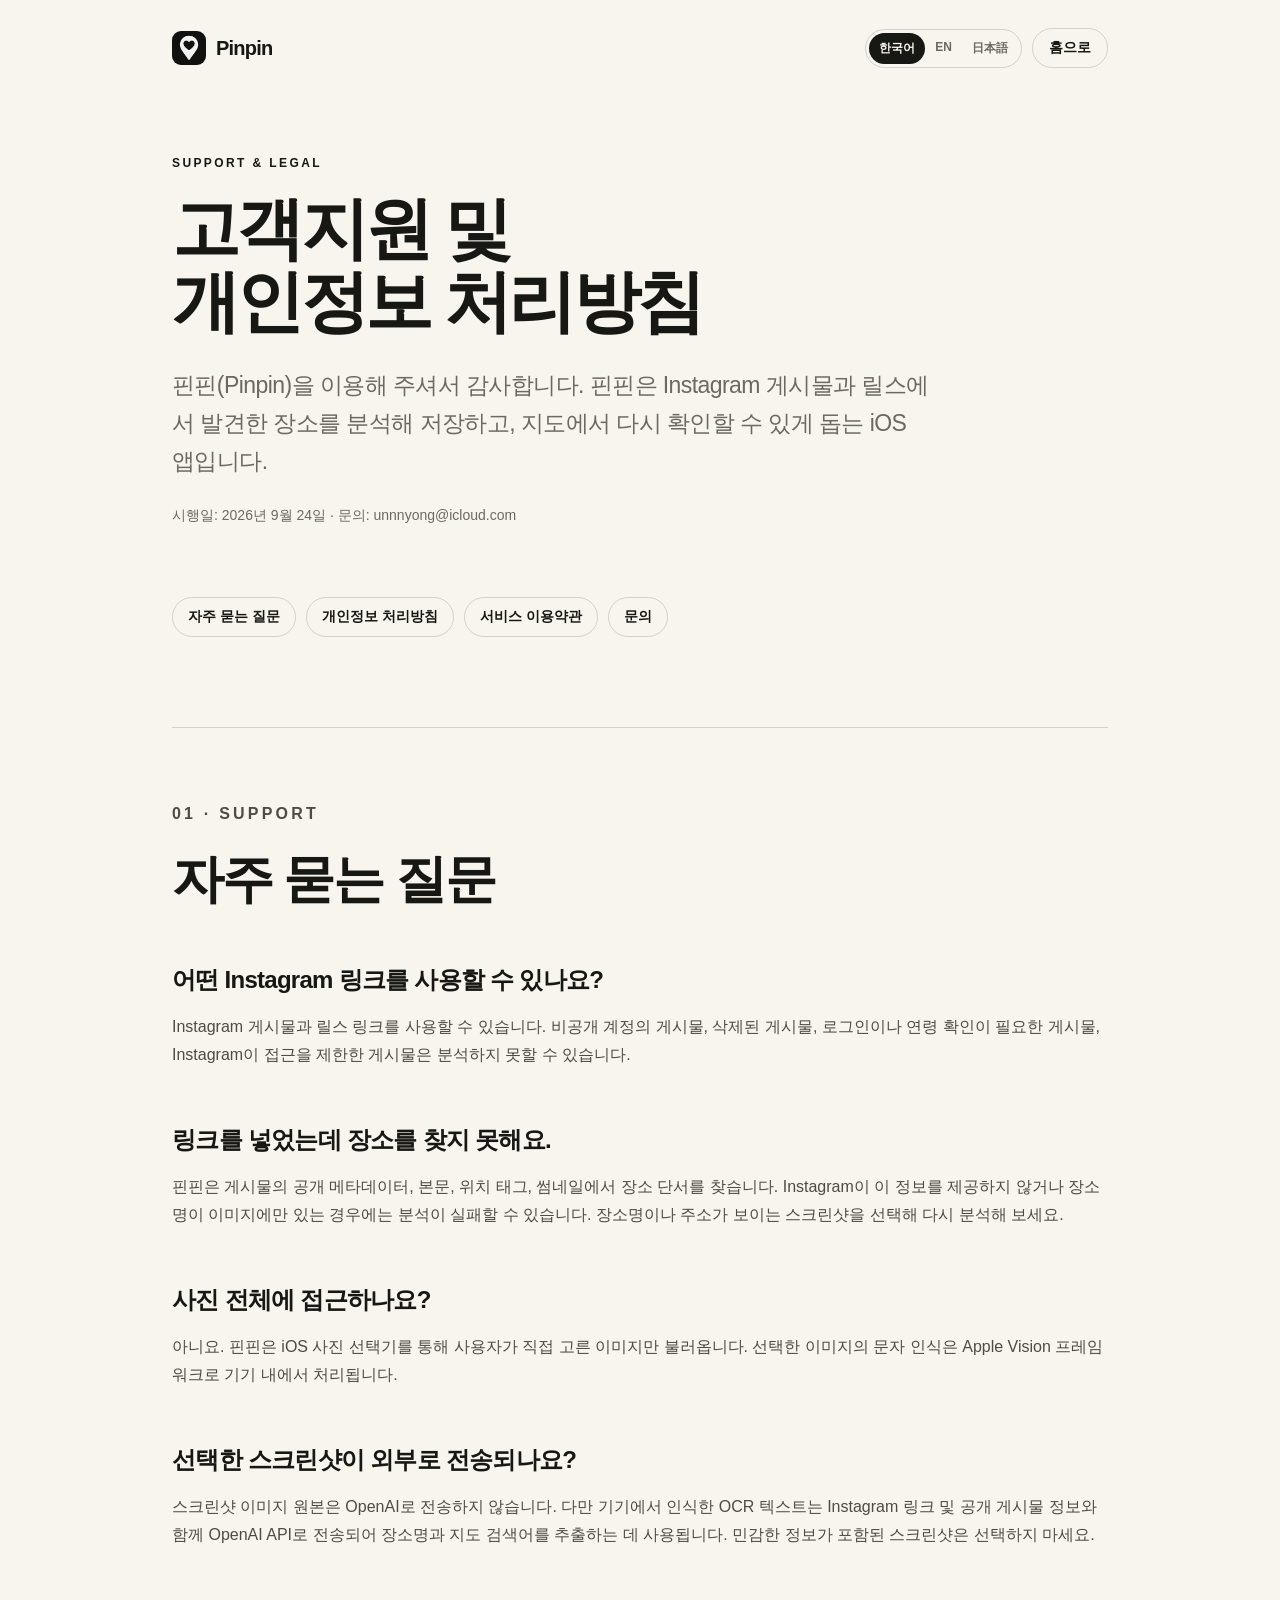
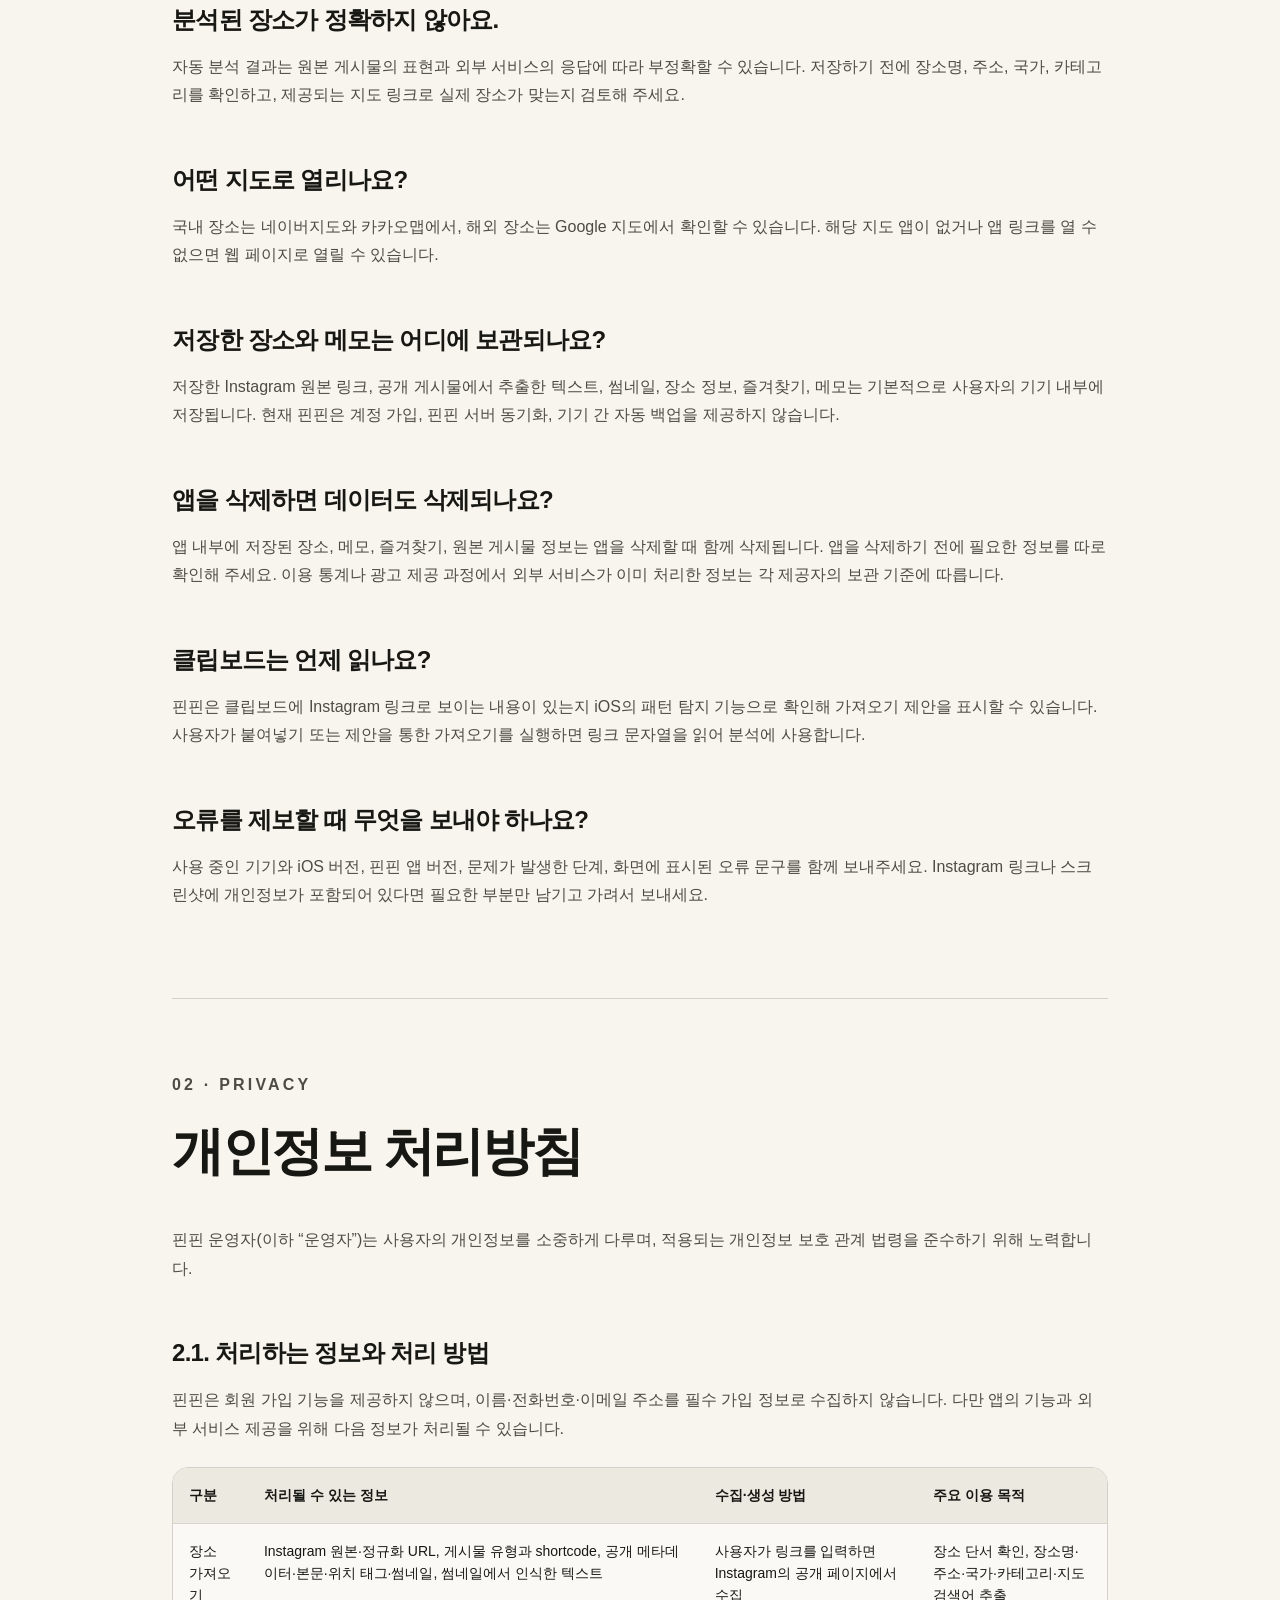
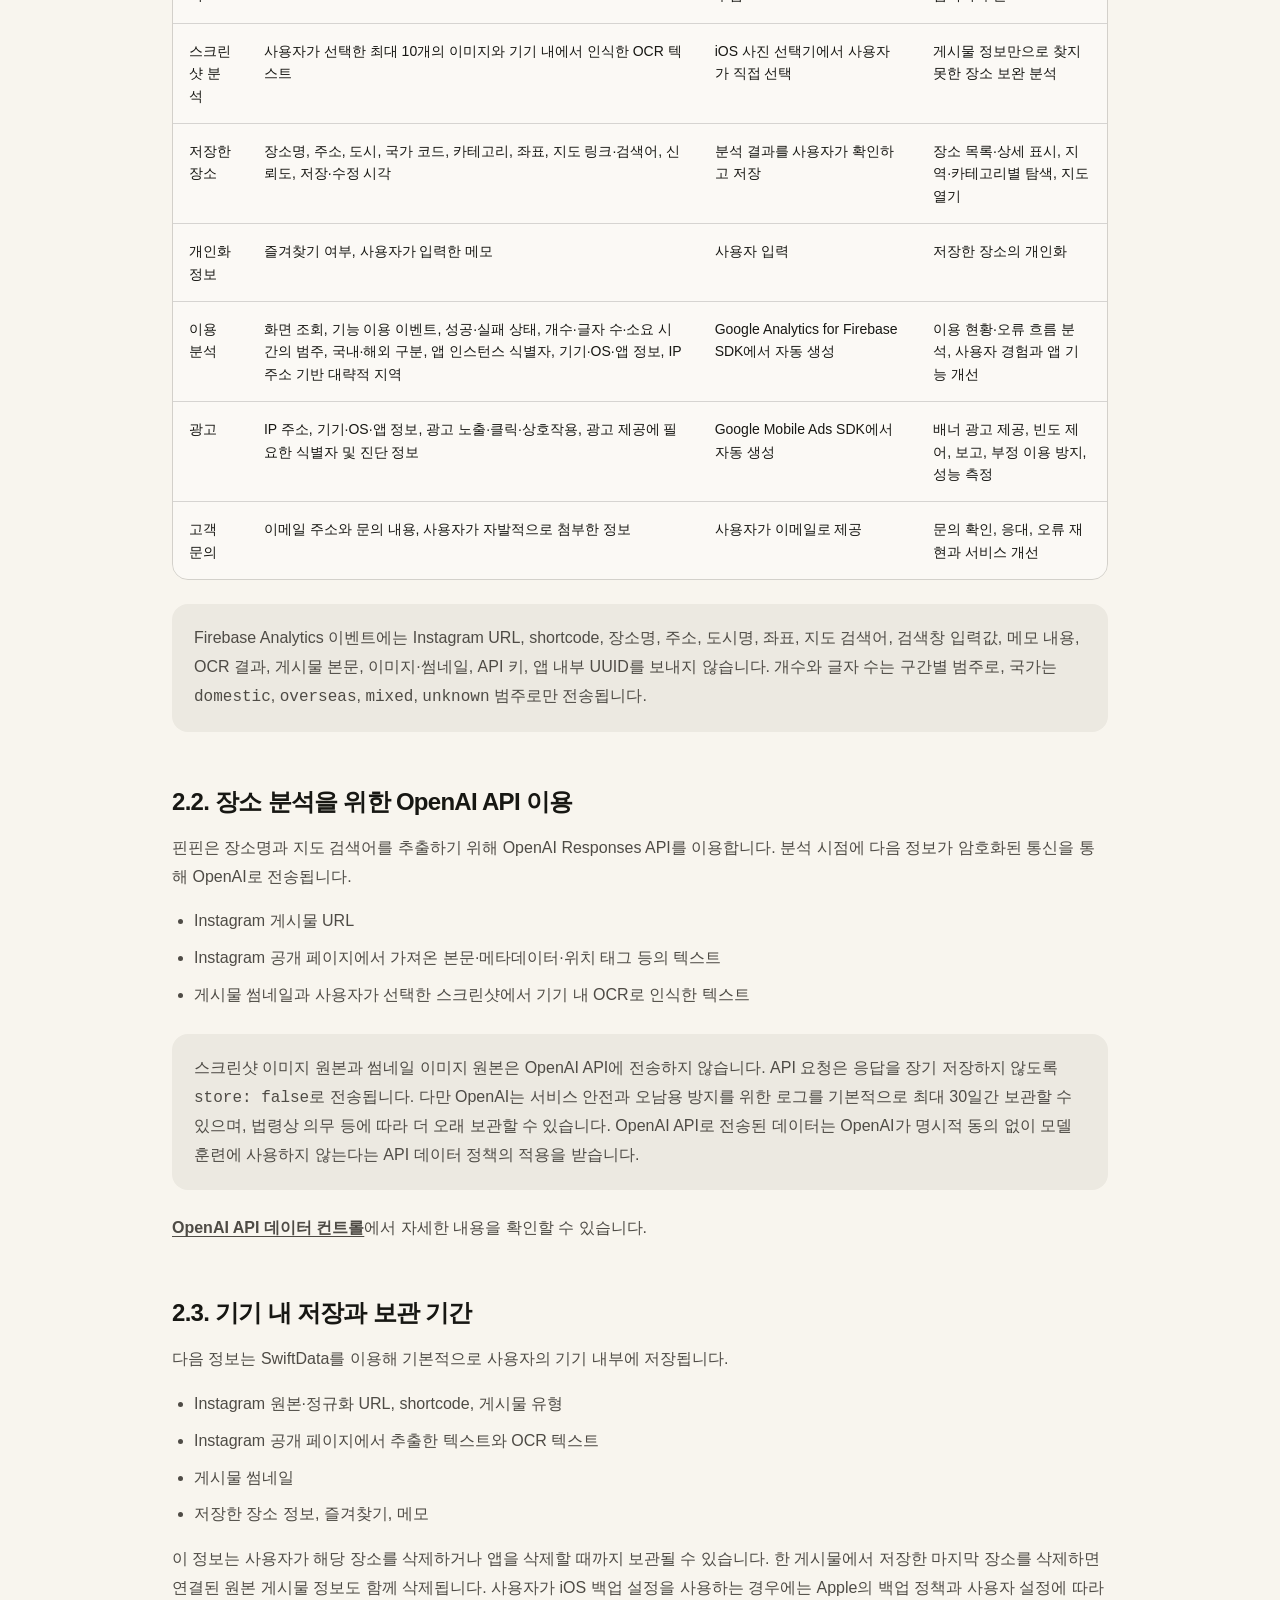
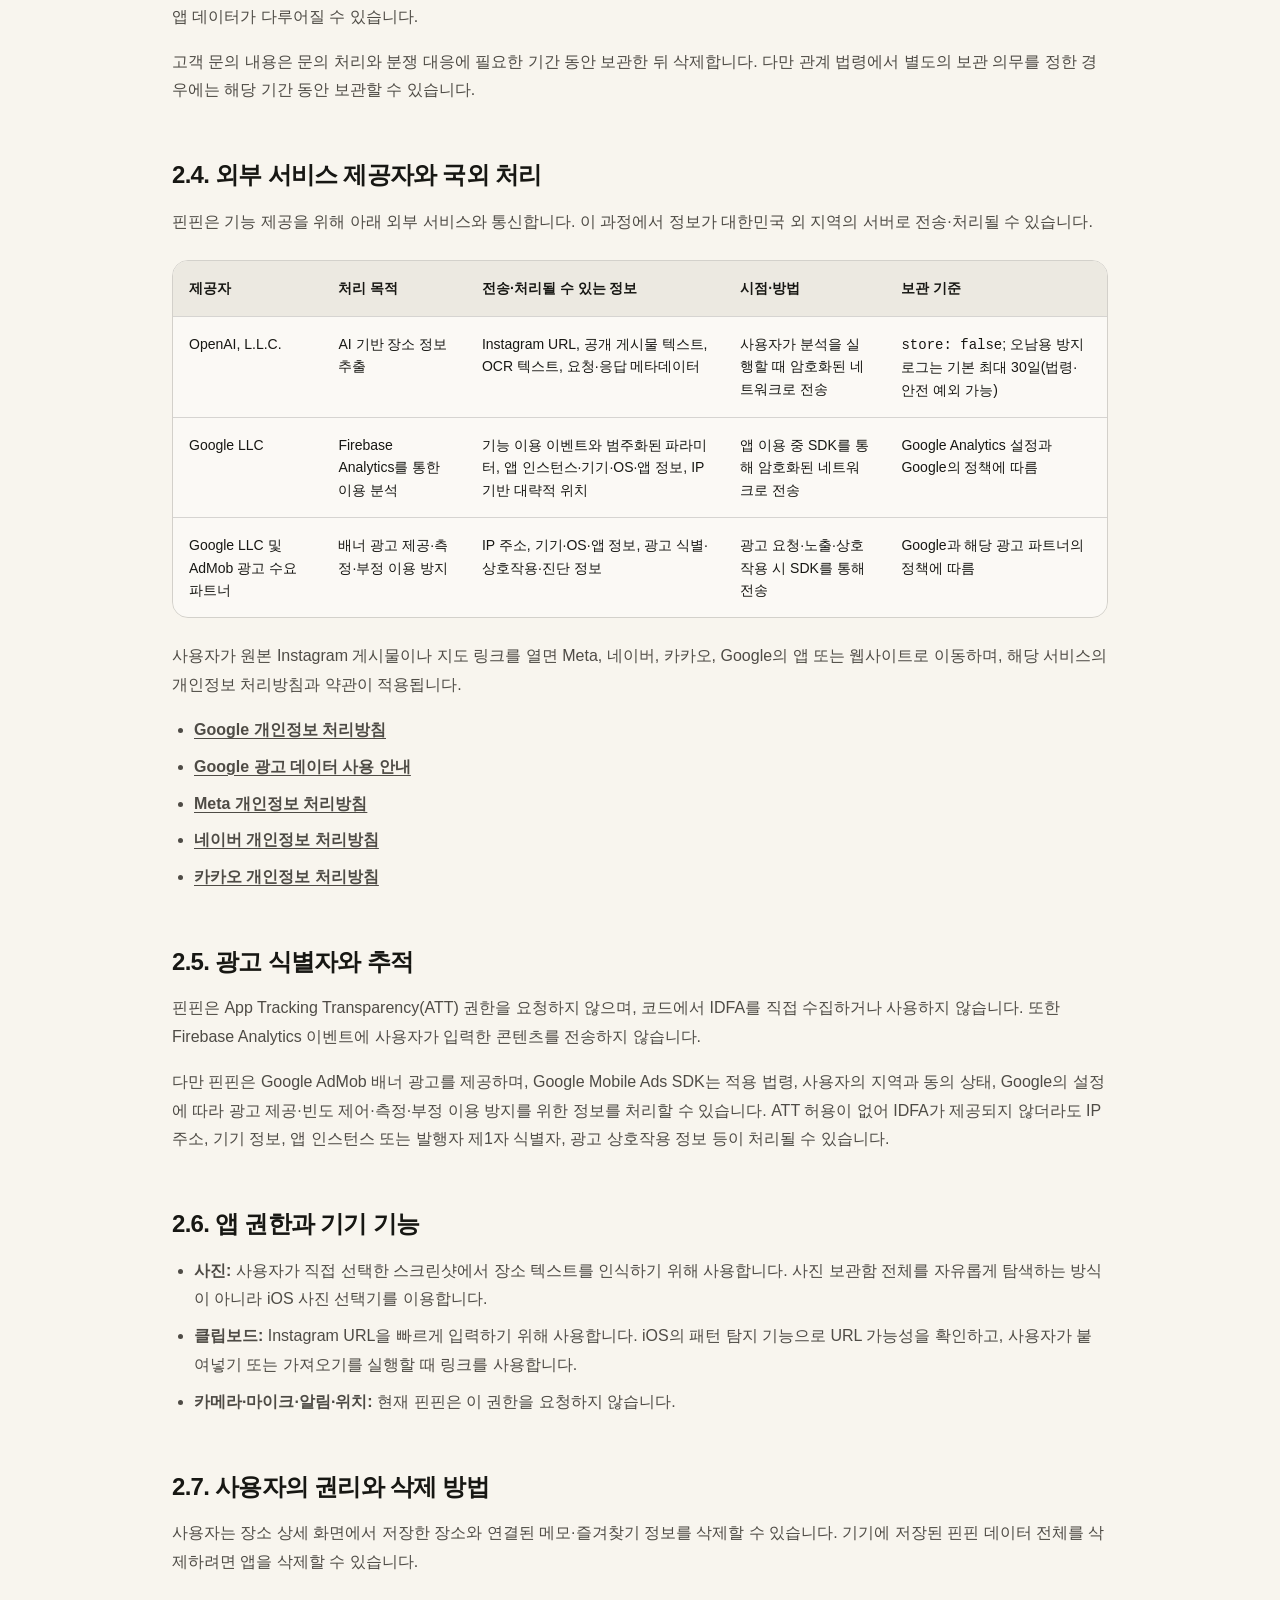
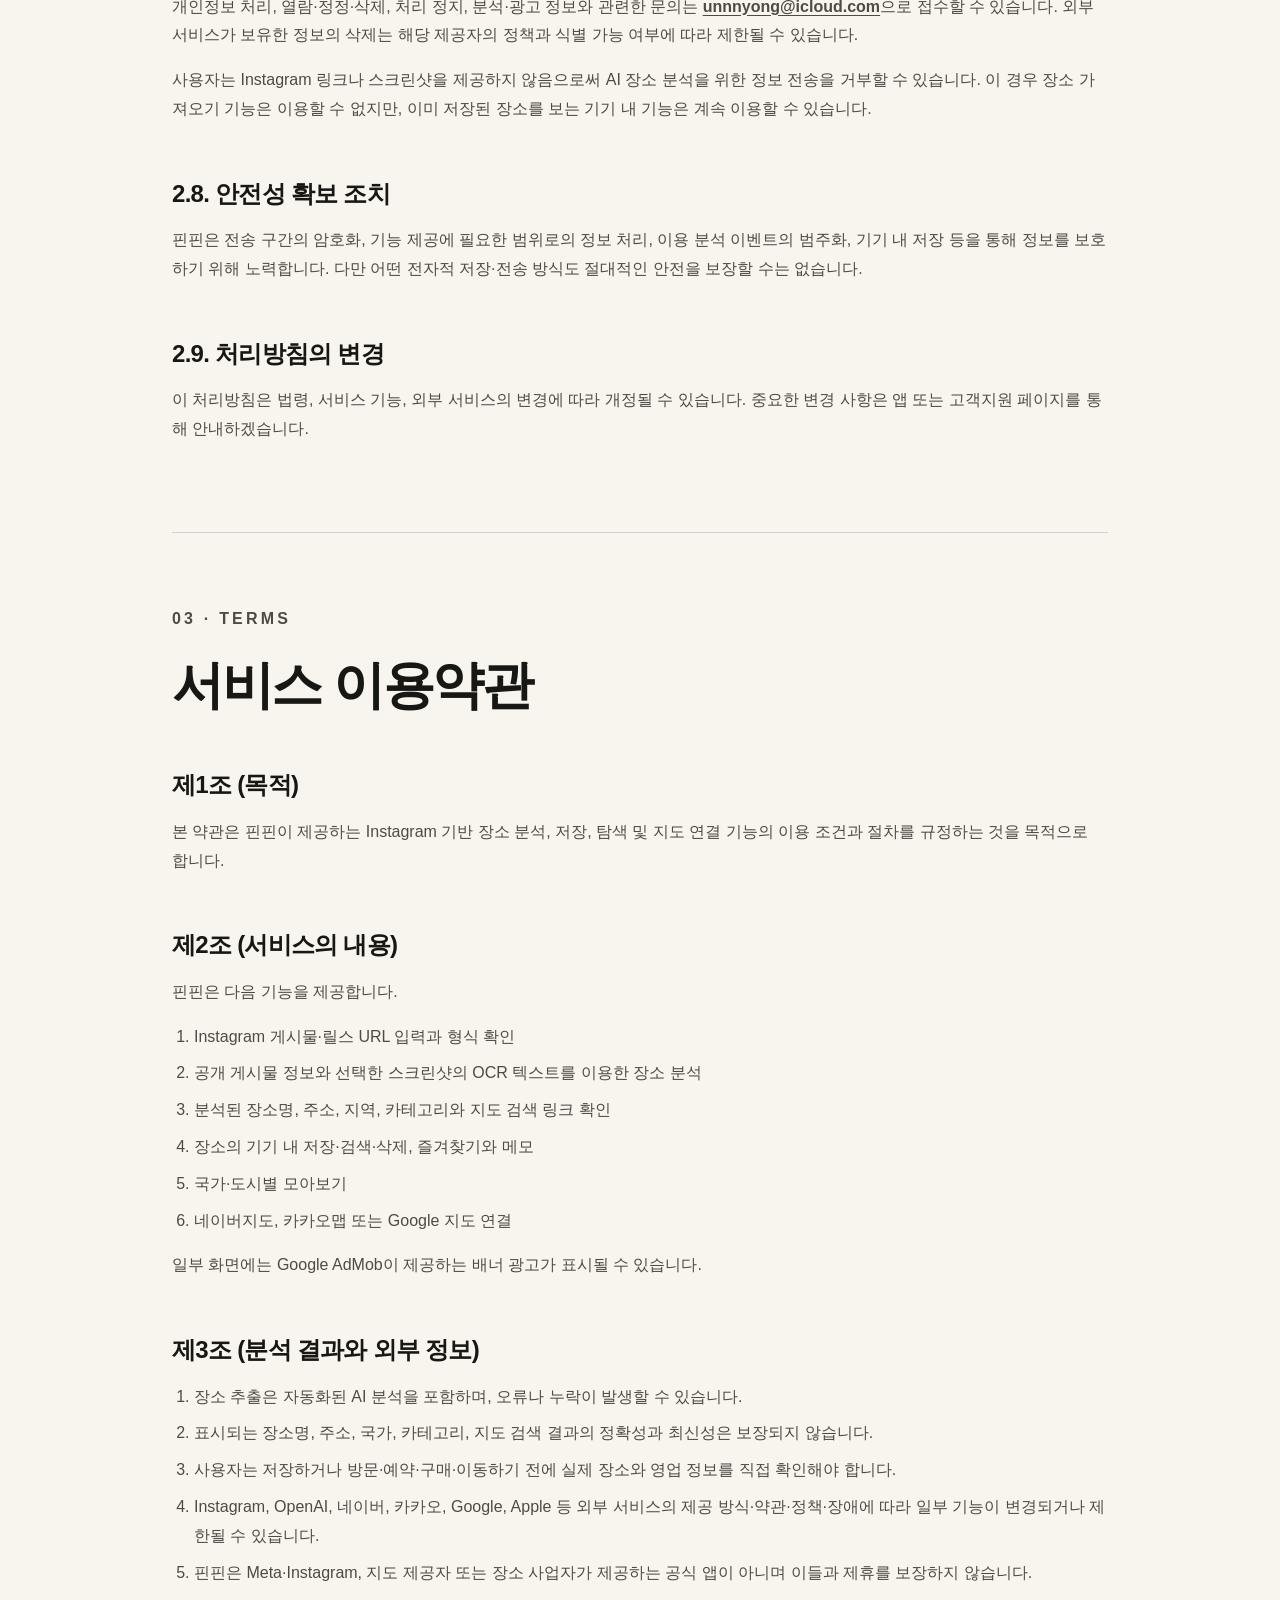
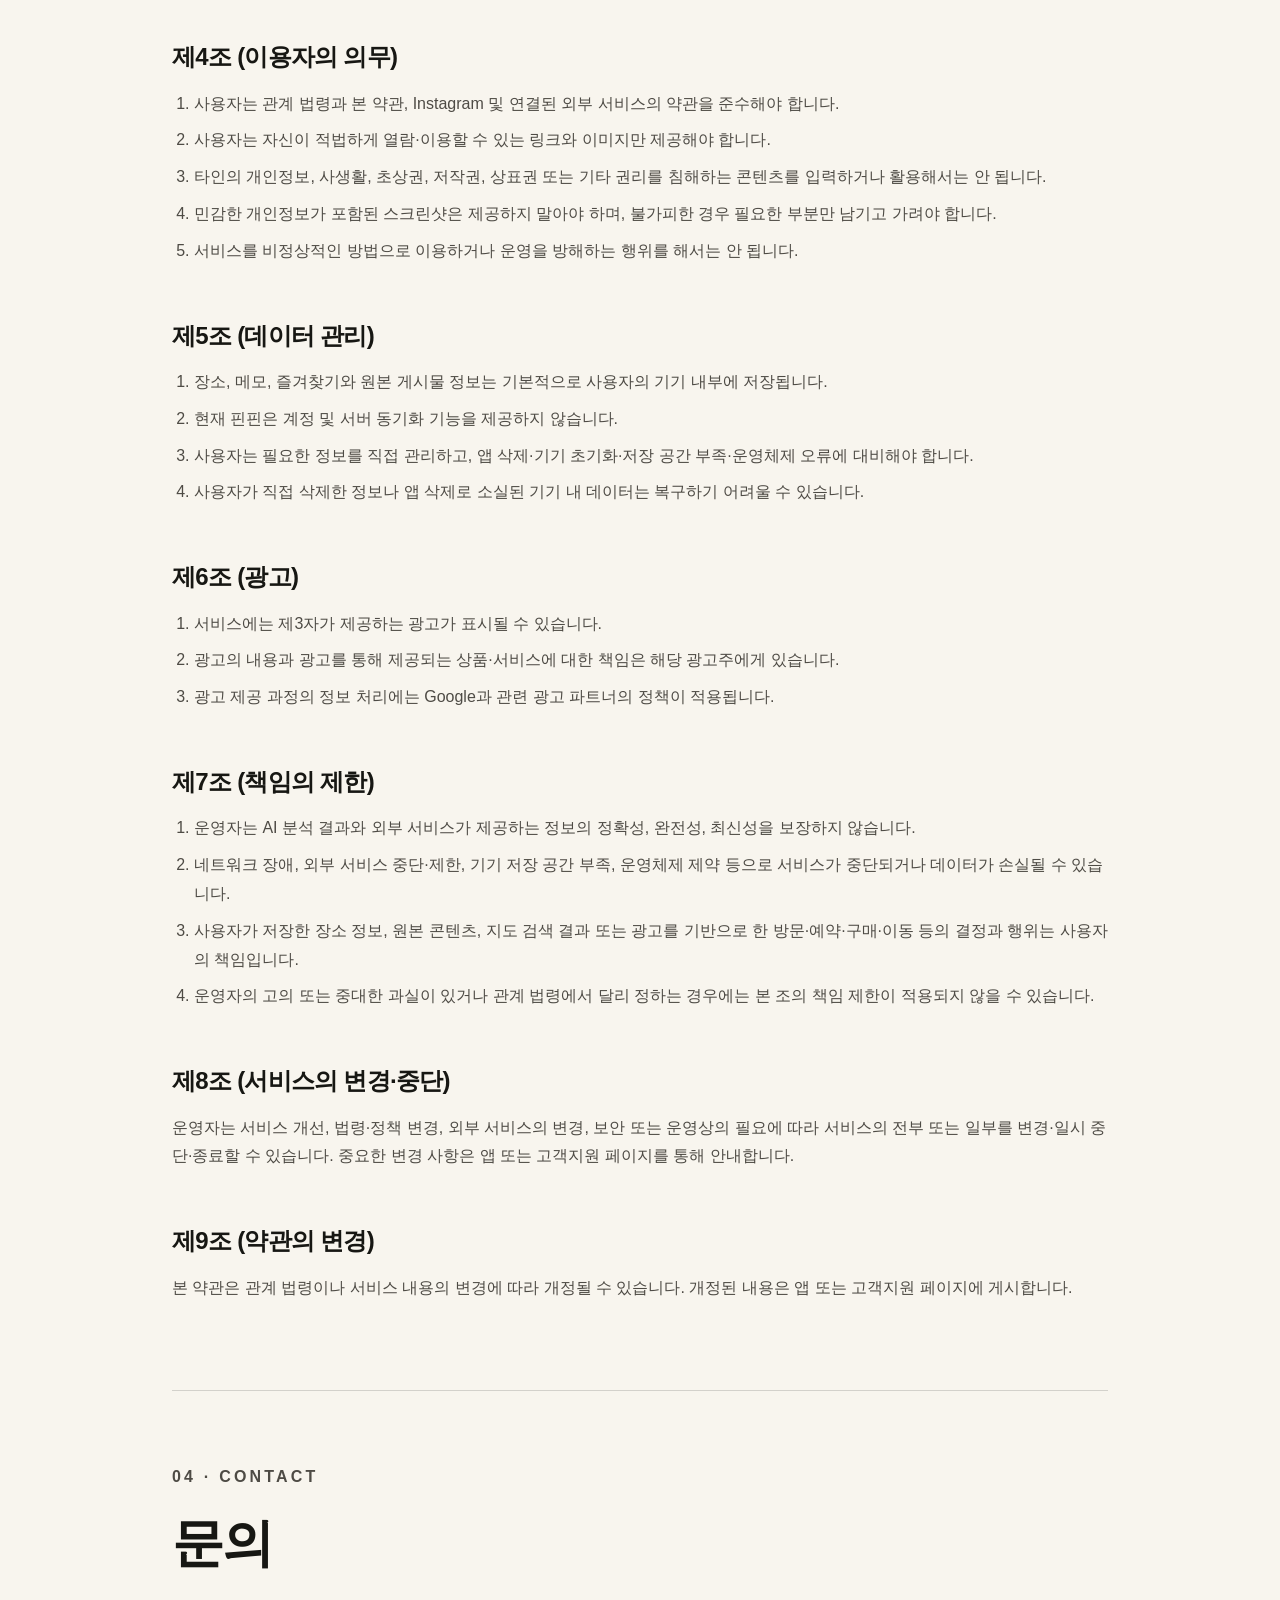
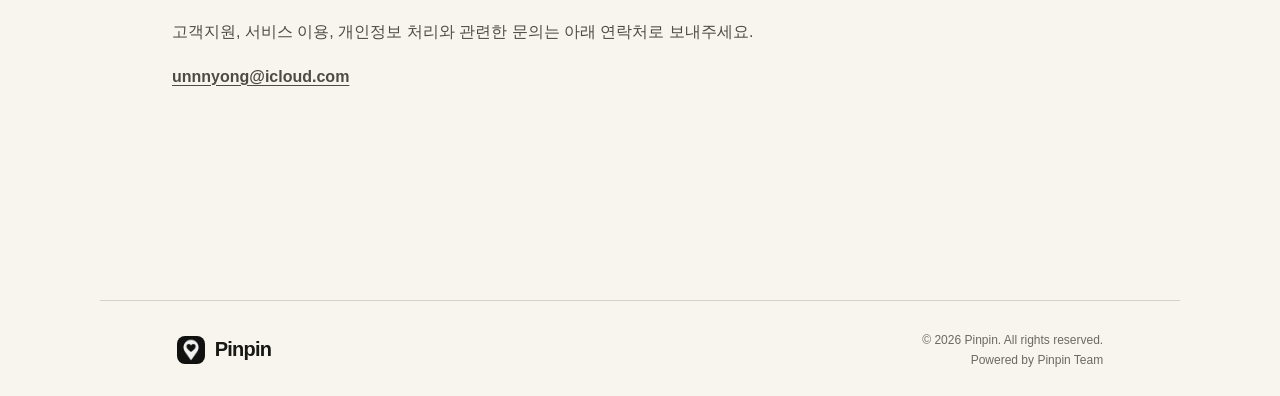
==== commit c1529d3e: "Add English and Japanese legal pages" ====
--- a/privacy/index.html
+++ b/privacy/index.html
@@ -16,7 +16,7 @@
         <img src="../assets/app-icon.png" alt="">
         <span>Pinpin</span>
       </a>
-      <a class="nav-link" href="../">홈으로</a>
+      <div class="nav-actions"><div class="language-switcher" aria-label="언어 선택"><a class="active" href="./" lang="ko" aria-current="page">한국어</a><a href="en/" lang="en">EN</a><a href="ja/" lang="ja">日本語</a></div><a class="nav-link" href="../">홈으로</a></div>
     </nav>
 
     <header class="document-hero">
--- a/styles.css
+++ b/styles.css
@@ -38,6 +38,10 @@
 .brand img { width: 34px; height: 34px; border-radius: 9px; }
 .nav-link { padding: 10px 16px; border: 1px solid var(--line); border-radius: 999px; font-size: 14px; font-weight: 650; }
 .nav-link:hover { background: var(--ink); color: var(--paper); }
+.nav-actions { display: flex; align-items: center; gap: 10px; }
+.language-switcher { display: flex; padding: 3px; border: 1px solid var(--line); border-radius: 999px; }
+.language-switcher a { padding: 7px 10px; border-radius: 999px; color: var(--muted); font-size: 12px; font-weight: 750; }
+.language-switcher a:hover, .language-switcher a.active { color: var(--paper); background: var(--ink); }
 
 .hero-grid {
   display: grid;
@@ -54,7 +58,7 @@
 h1 { margin-bottom: 30px; font-size: clamp(54px, 8vw, 112px); line-height: .94; letter-spacing: -.075em; }
 h1 em { color: var(--ink); font-family: inherit; font-style: normal; font-weight: 800; }
 .lede { max-width: 580px; color: var(--muted); font-size: clamp(18px, 2vw, 23px); line-height: 1.65; letter-spacing: -.025em; }
-.app-store-badge { margin-top: 26px; }
+.app-store-badge { display: inline-block; margin-top: 26px; }
 .app-store-badge img { display: block; width: auto; height: 48px; }
 
 .visual { position: relative; aspect-ratio: 1; }
@@ -88,22 +92,24 @@
 footer { padding: 32px clamp(24px, 6vw, 88px); border-top: 1px solid var(--line); }
 footer p { margin: 0; color: var(--muted); font-size: 12px; }
 .legal { display: grid; max-width: 620px; gap: 6px; text-align: right; }
-.legal-link { color: var(--ink); font-weight: 700; text-decoration: underline; text-underline-offset: 3px; }
+.footer-nav { margin: 0; }
+.footer-nav a { font-size: 14px; font-weight: 750; text-decoration: underline; text-underline-offset: 4px; }
 .footer-brand img { width: 28px; height: 28px; border-radius: 8px; }
 
 .document-page { background: var(--paper); }
-.document-shell { max-width: 960px; margin: 0 auto; padding: 28px clamp(24px, 6vw, 64px) 120px; }
+.document-page { word-break: normal; overflow-wrap: break-word; }
+.document-shell { max-width: 1080px; margin: 0 auto; padding: 28px clamp(24px, 6vw, 72px) 120px; }
 .document-nav { padding-bottom: 88px; }
 .document-hero { max-width: 820px; margin-bottom: 72px; }
-.document-hero h1 { margin-bottom: 24px; font-size: clamp(46px, 7vw, 82px); line-height: 1; }
+.document-hero h1 { margin-bottom: 28px; font-size: clamp(42px, 6vw, 68px); line-height: 1.08; letter-spacing: -.055em; }
 .document-hero .lede { max-width: 760px; }
-.document-meta { color: var(--muted); font-size: 14px; }
+.document-meta { margin-top: 26px; color: var(--muted); font-size: 14px; }
 .document-toc { display: flex; flex-wrap: wrap; gap: 10px; margin: 0 0 90px; padding: 0; list-style: none; }
 .document-toc a { display: block; padding: 10px 15px; border: 1px solid var(--line); border-radius: 999px; font-size: 14px; font-weight: 700; }
 .document-toc a:hover { color: var(--paper); background: var(--ink); }
 .document-section { padding: 72px 0; border-top: 1px solid var(--line); }
-.document-section > h2 { margin-bottom: 44px; font-size: clamp(34px, 5vw, 56px); }
-.document-section h3 { margin: 54px 0 16px; font-size: 24px; }
+.document-section > h2 { margin-bottom: 44px; font-size: clamp(34px, 5vw, 52px); line-height: 1.15; letter-spacing: -.045em; }
+.document-section h3 { margin: 54px 0 16px; font-size: 24px; line-height: 1.35; letter-spacing: -.03em; }
 .document-section h4 { margin: 34px 0 10px; font-size: 18px; }
 .document-section p, .document-section li { color: #4e4b45; font-size: 16px; line-height: 1.8; }
 .document-section ul, .document-section ol { padding-left: 22px; }
@@ -115,7 +121,7 @@
 .document-table th, .document-table td { padding: 16px; border-bottom: 1px solid var(--line); text-align: left; vertical-align: top; font-size: 14px; line-height: 1.6; }
 .document-table th { color: var(--ink); background: #ece9e1; }
 .document-table tr:last-child td { border-bottom: 0; }
-.document-footer { max-width: 960px; }
+.document-footer { max-width: 1080px; }
 
 @media (max-width: 760px) {
   .hero { min-height: auto; padding-top: 20px; }
@@ -129,6 +135,9 @@
   footer { align-items: flex-start; gap: 28px; flex-direction: column; }
   .legal { text-align: left; }
   .document-nav { padding-bottom: 64px; }
+  .document-nav { align-items: flex-start; gap: 18px; }
+  .document-nav .nav-actions { align-items: flex-end; flex-direction: column-reverse; }
+  .document-hero h1 { font-size: clamp(38px, 12vw, 54px); }
   .document-section { padding: 56px 0; }
 }
 
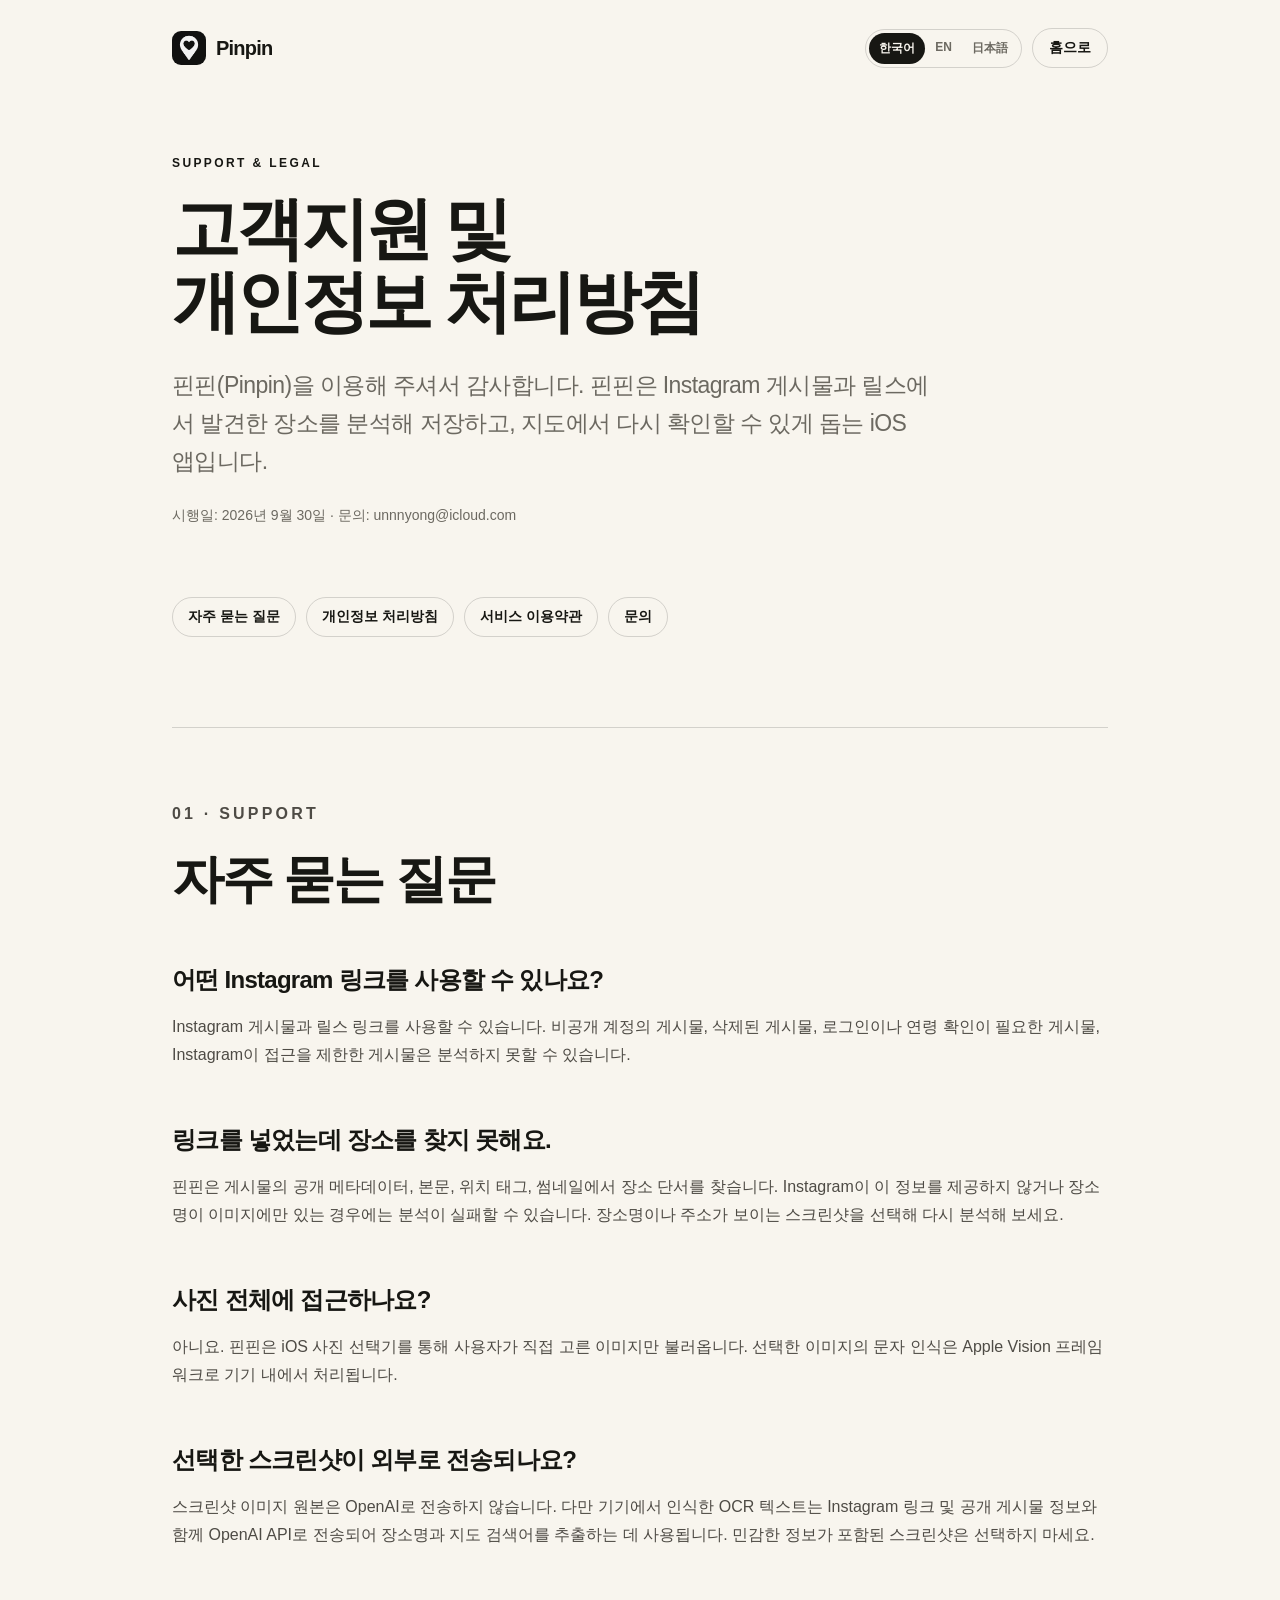
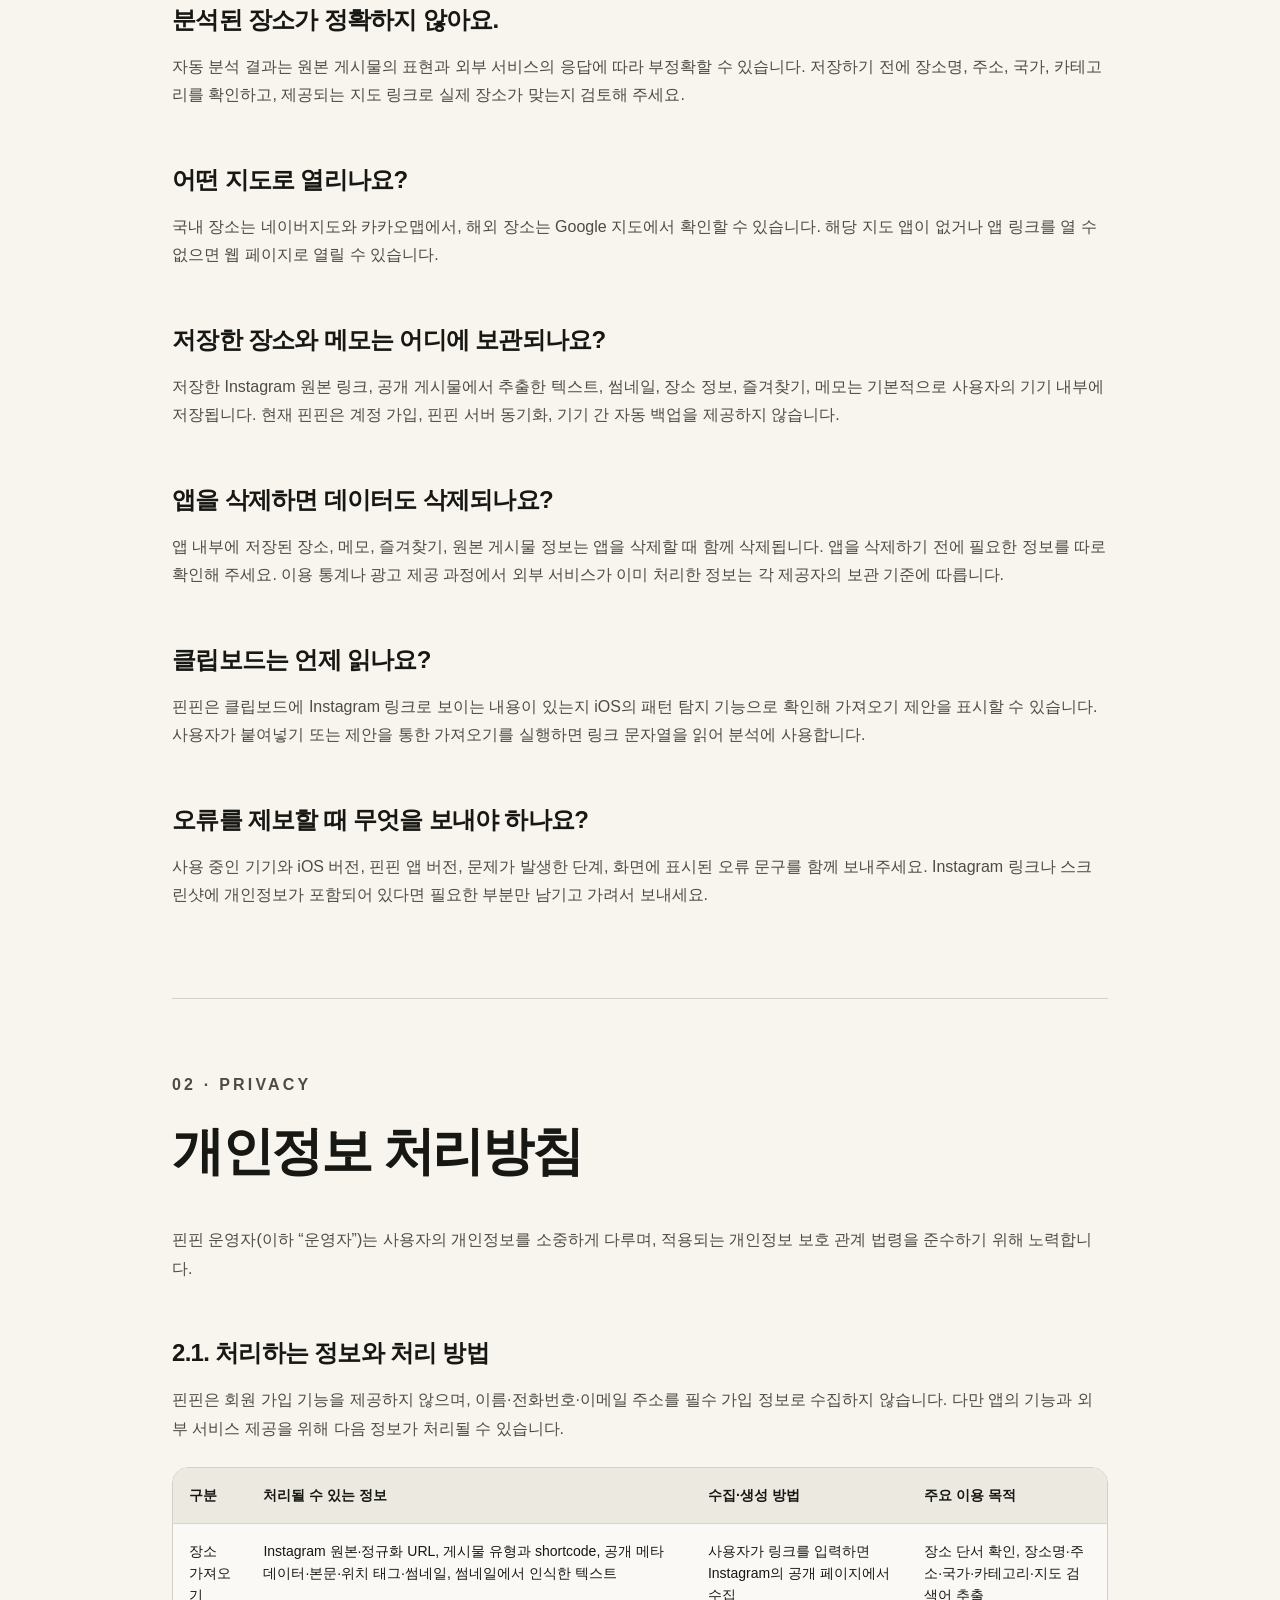
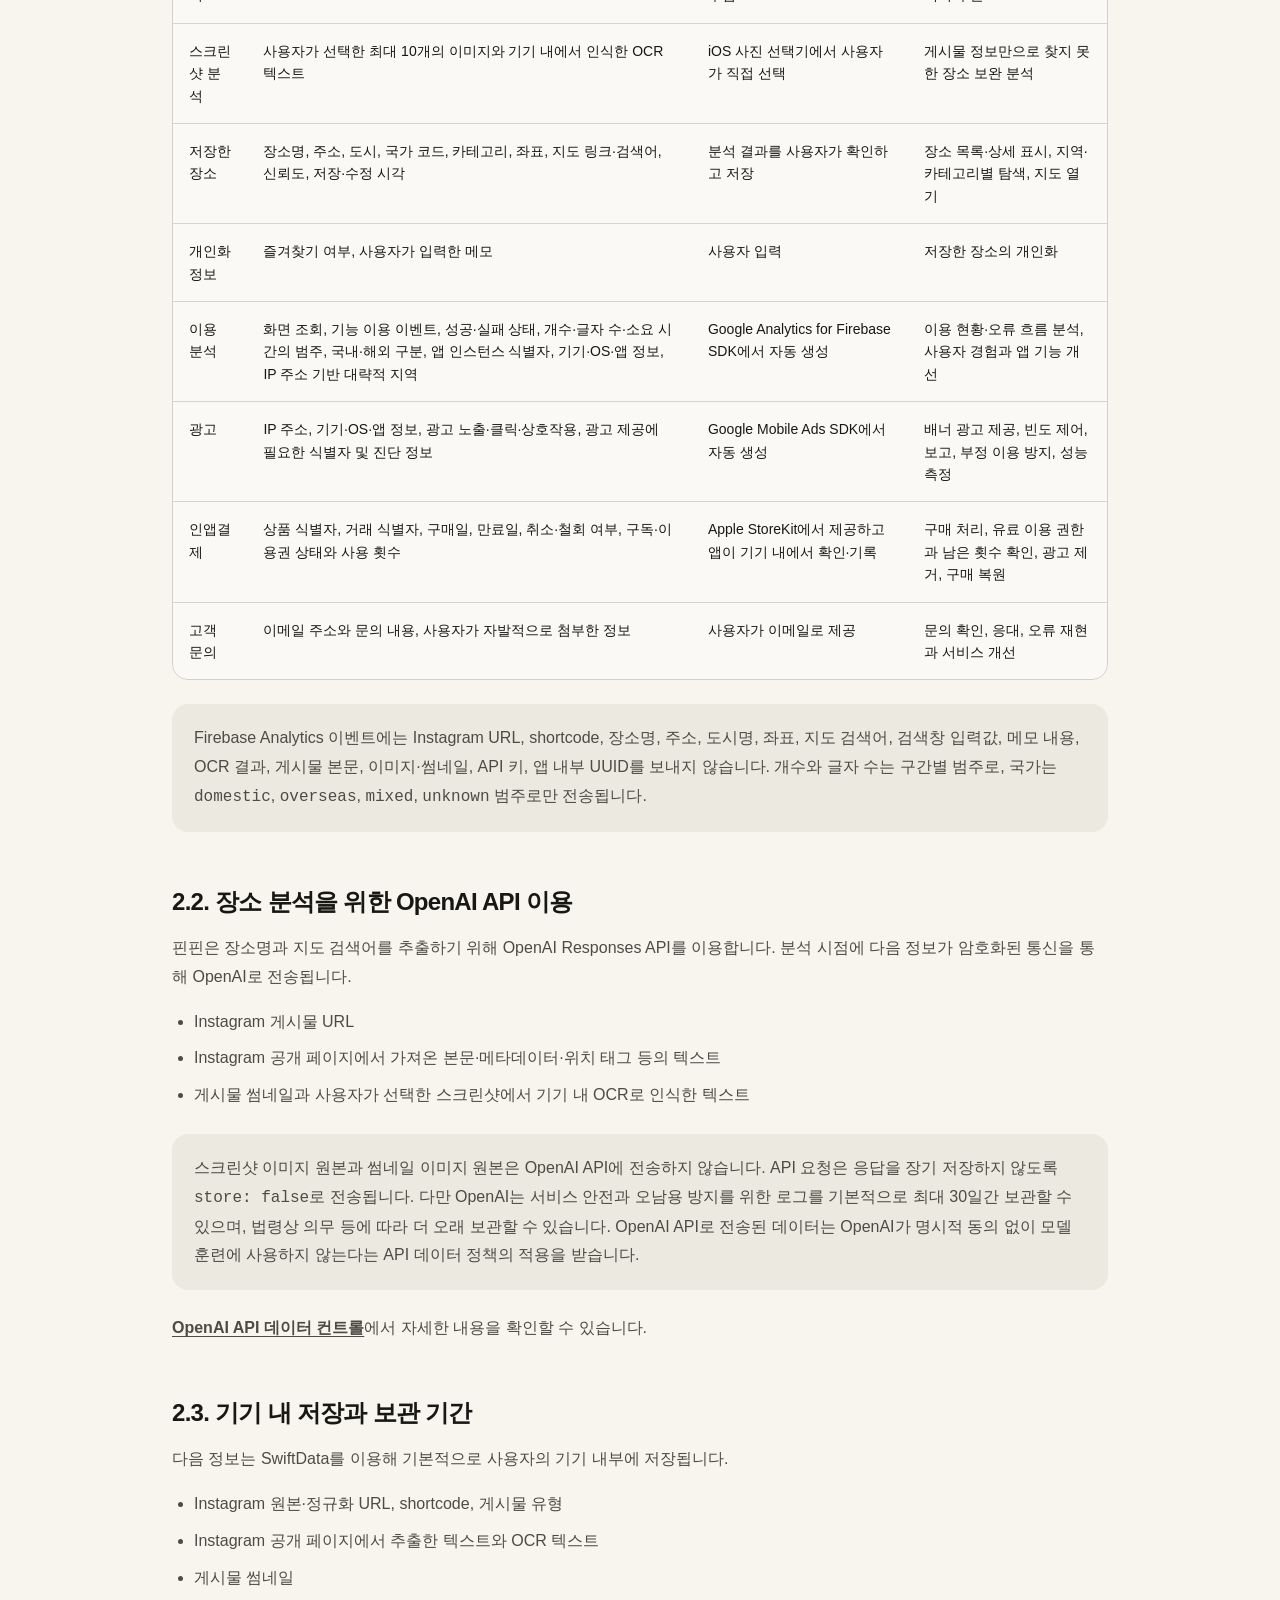
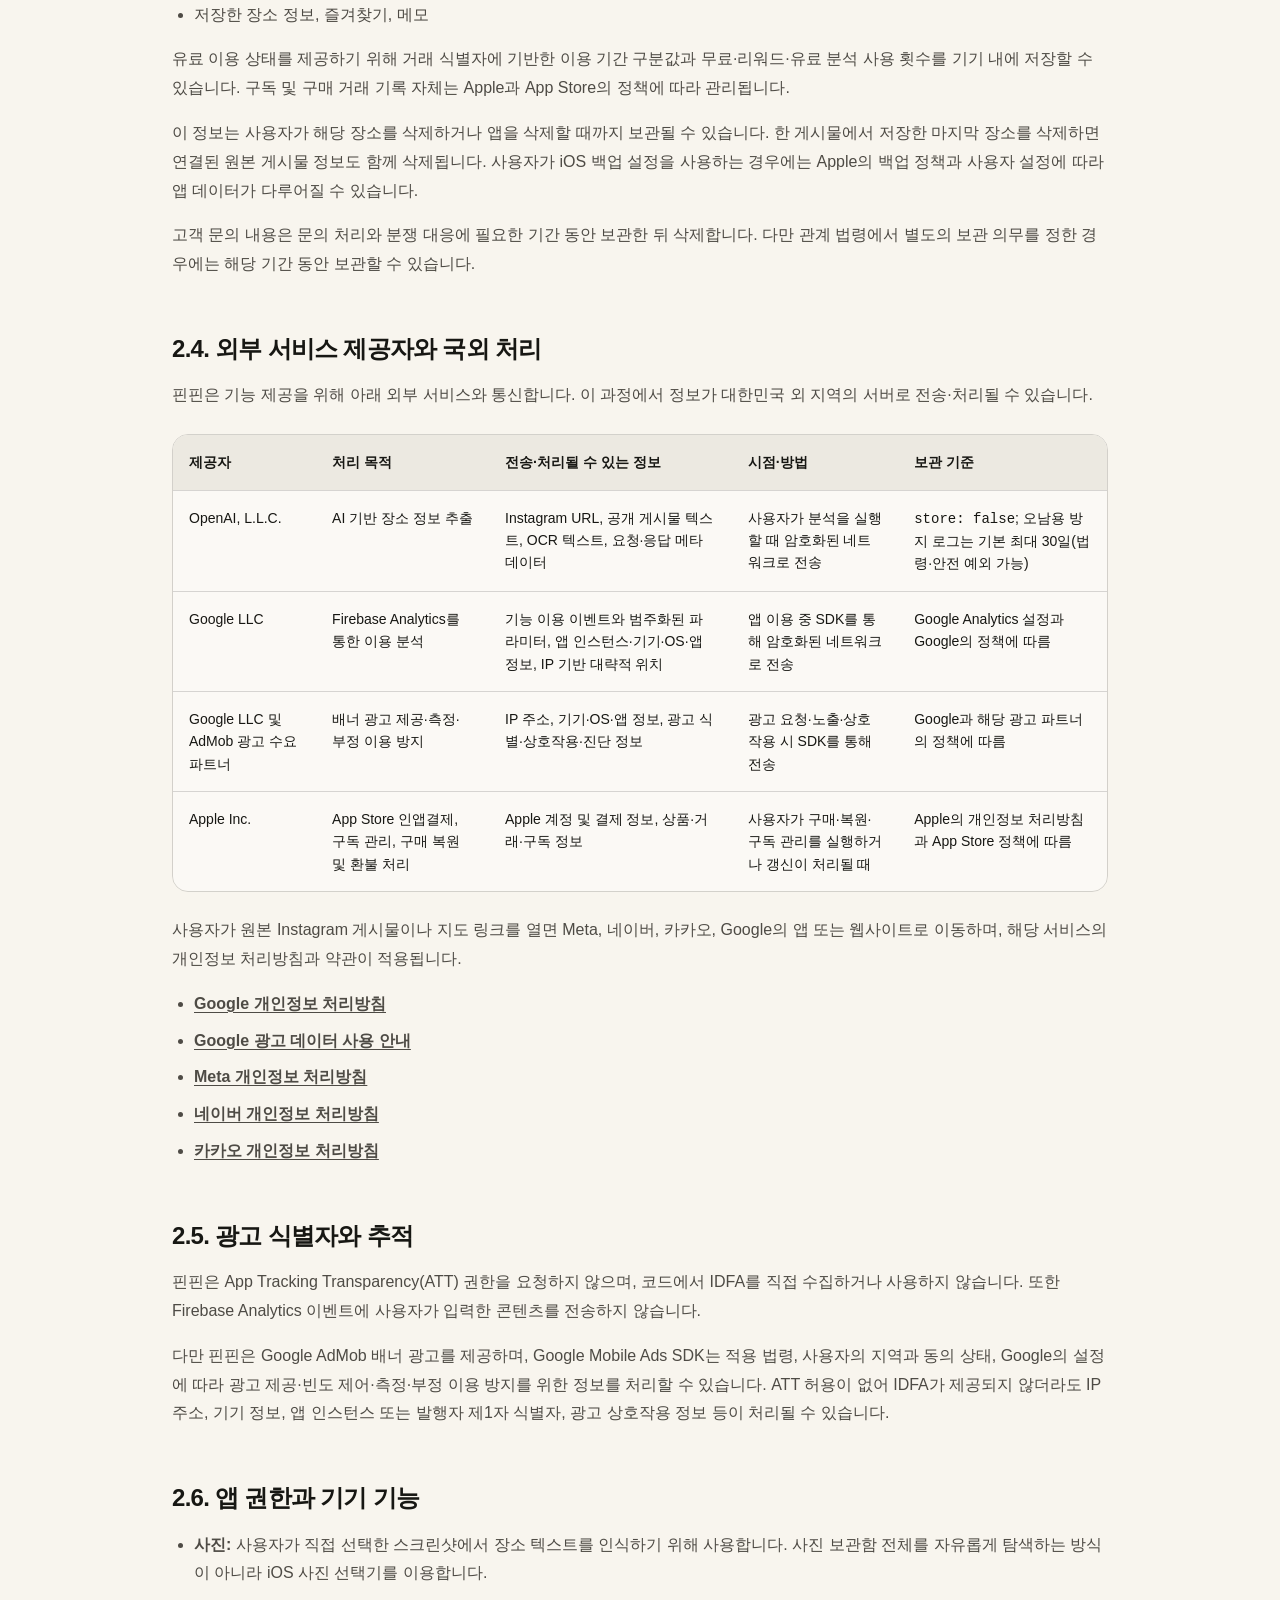
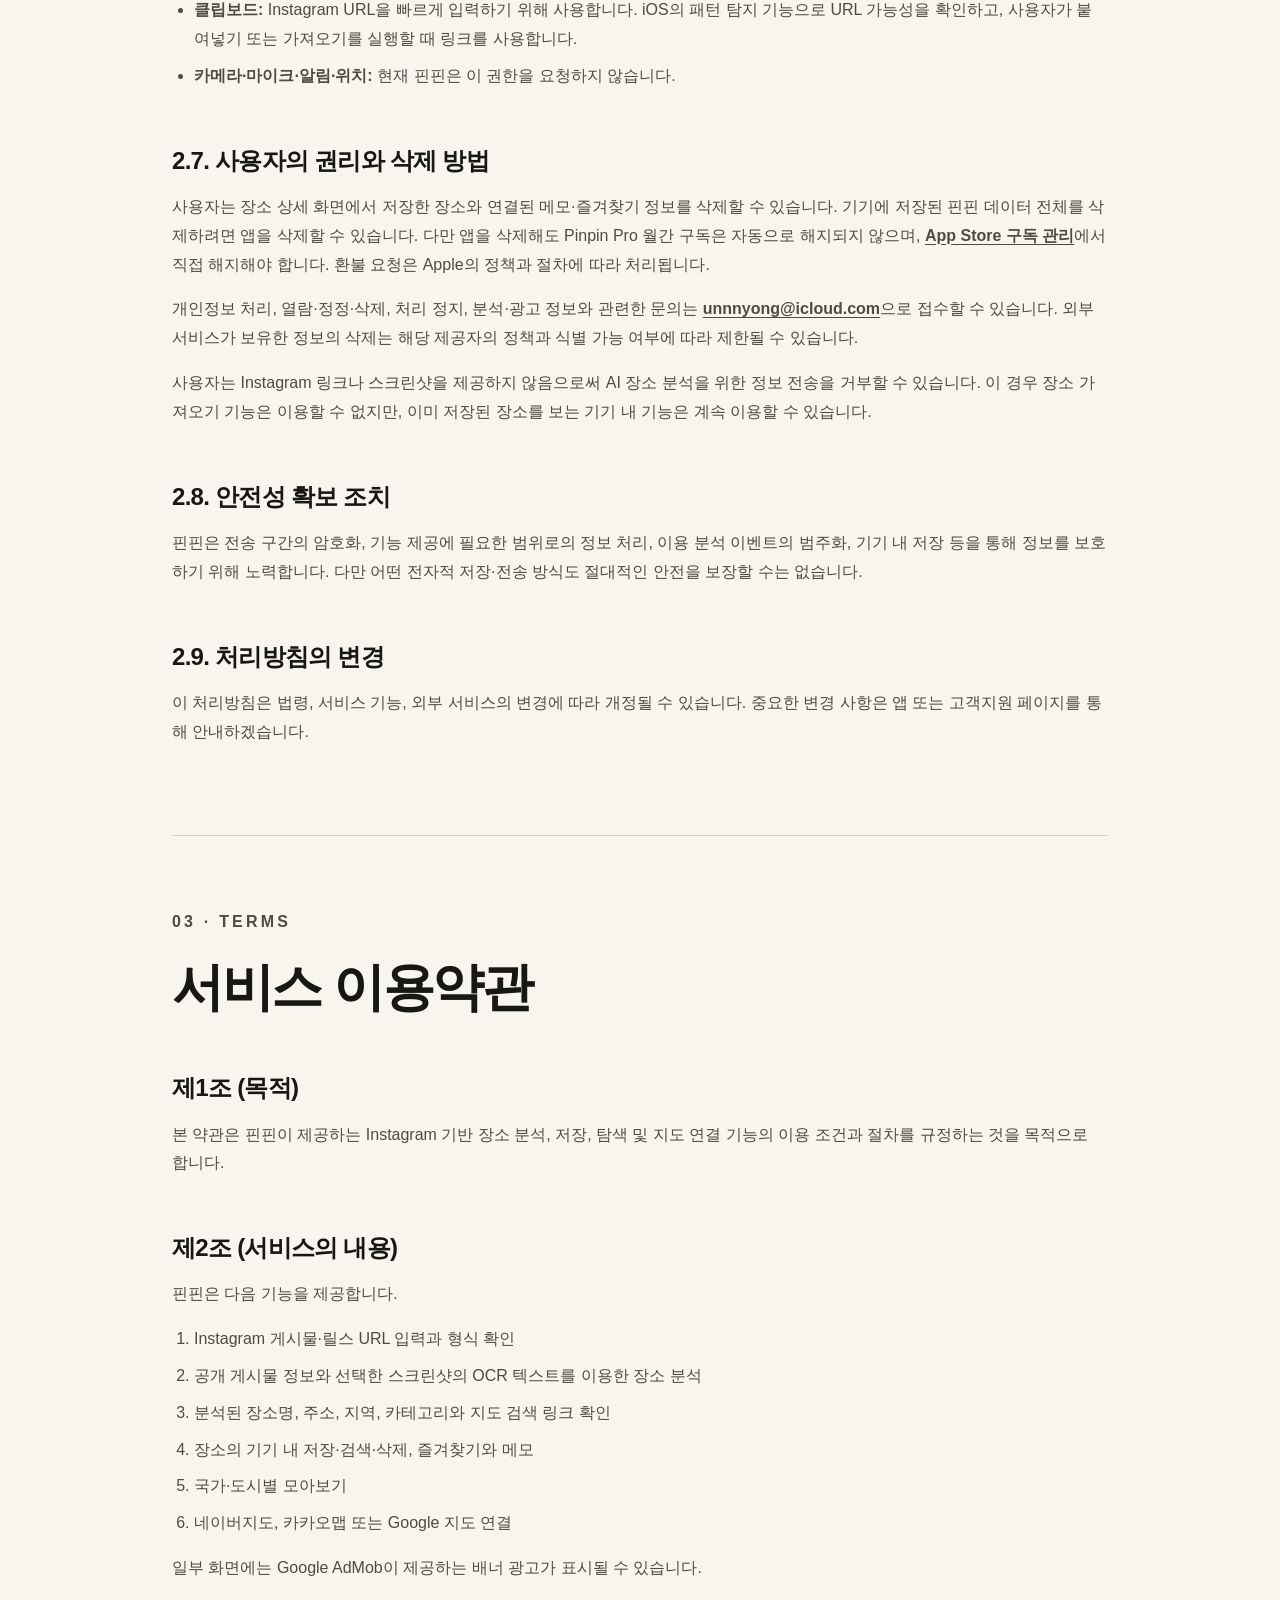
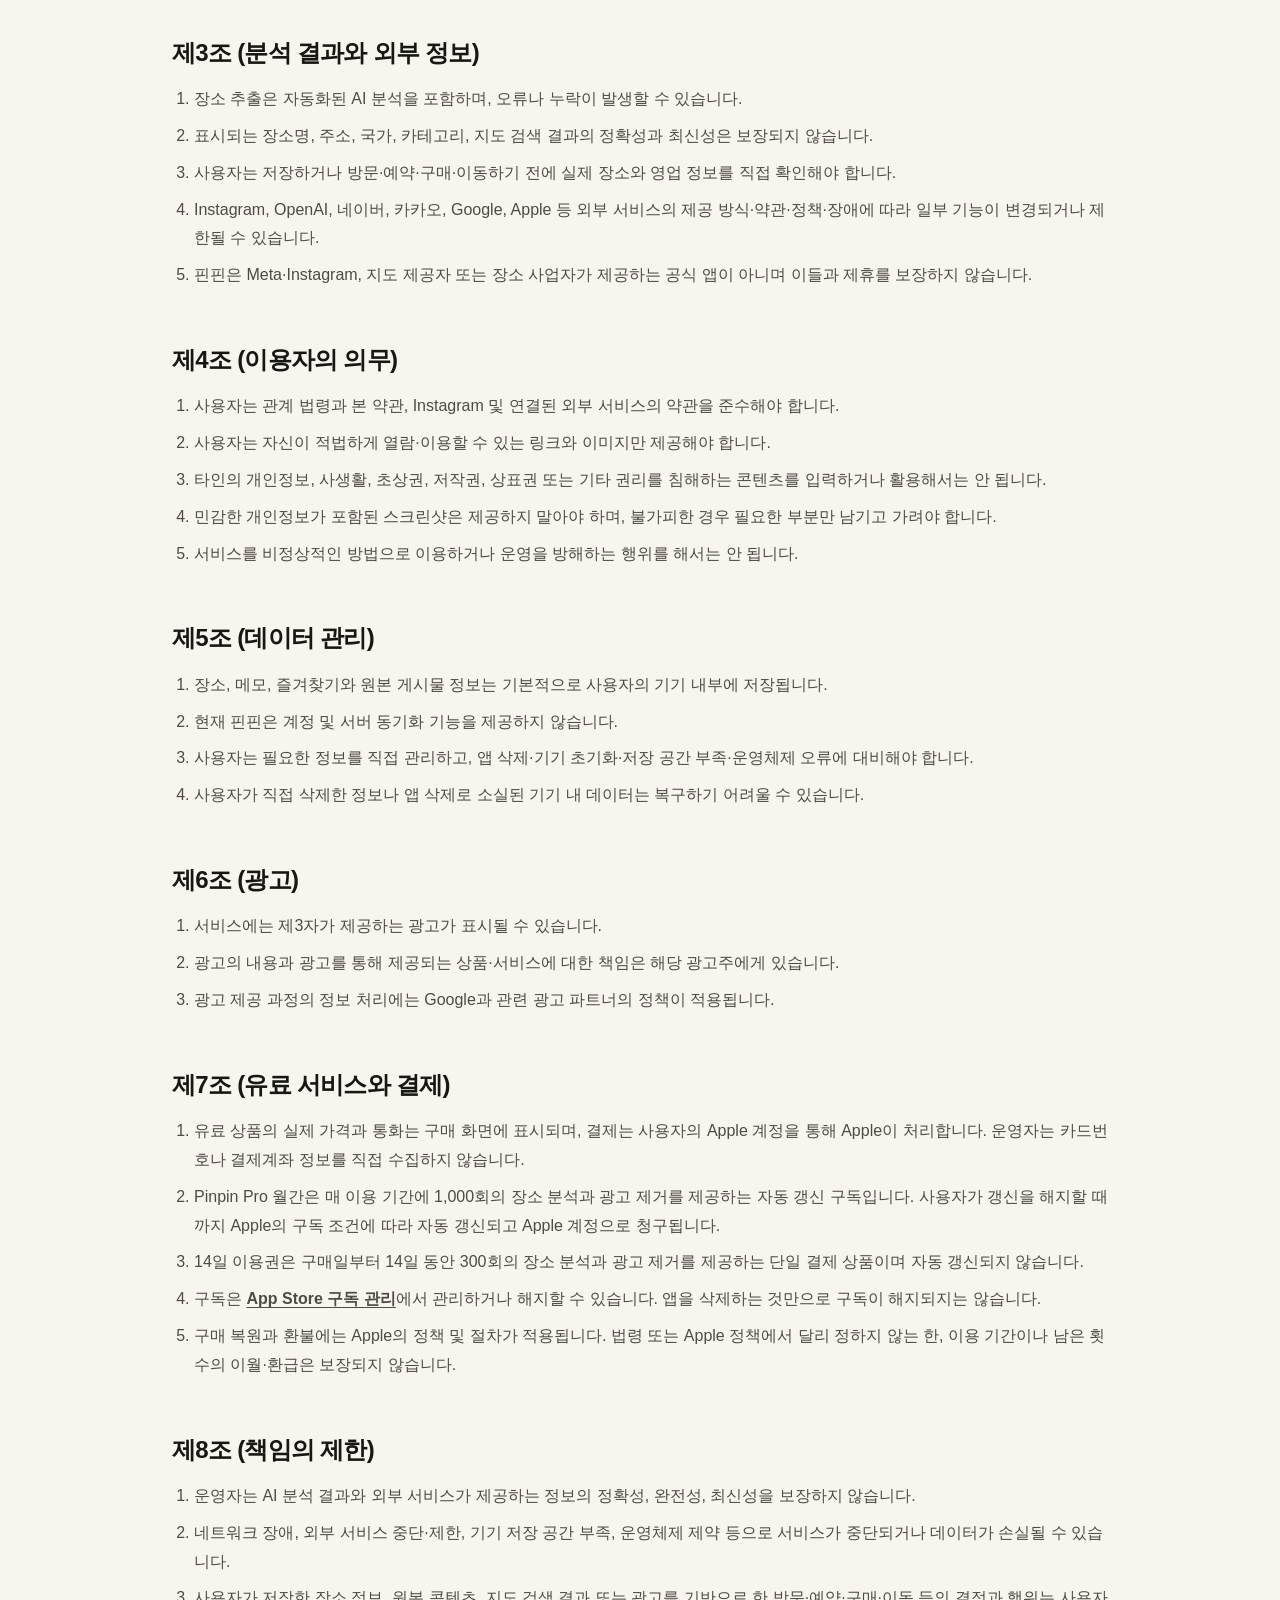
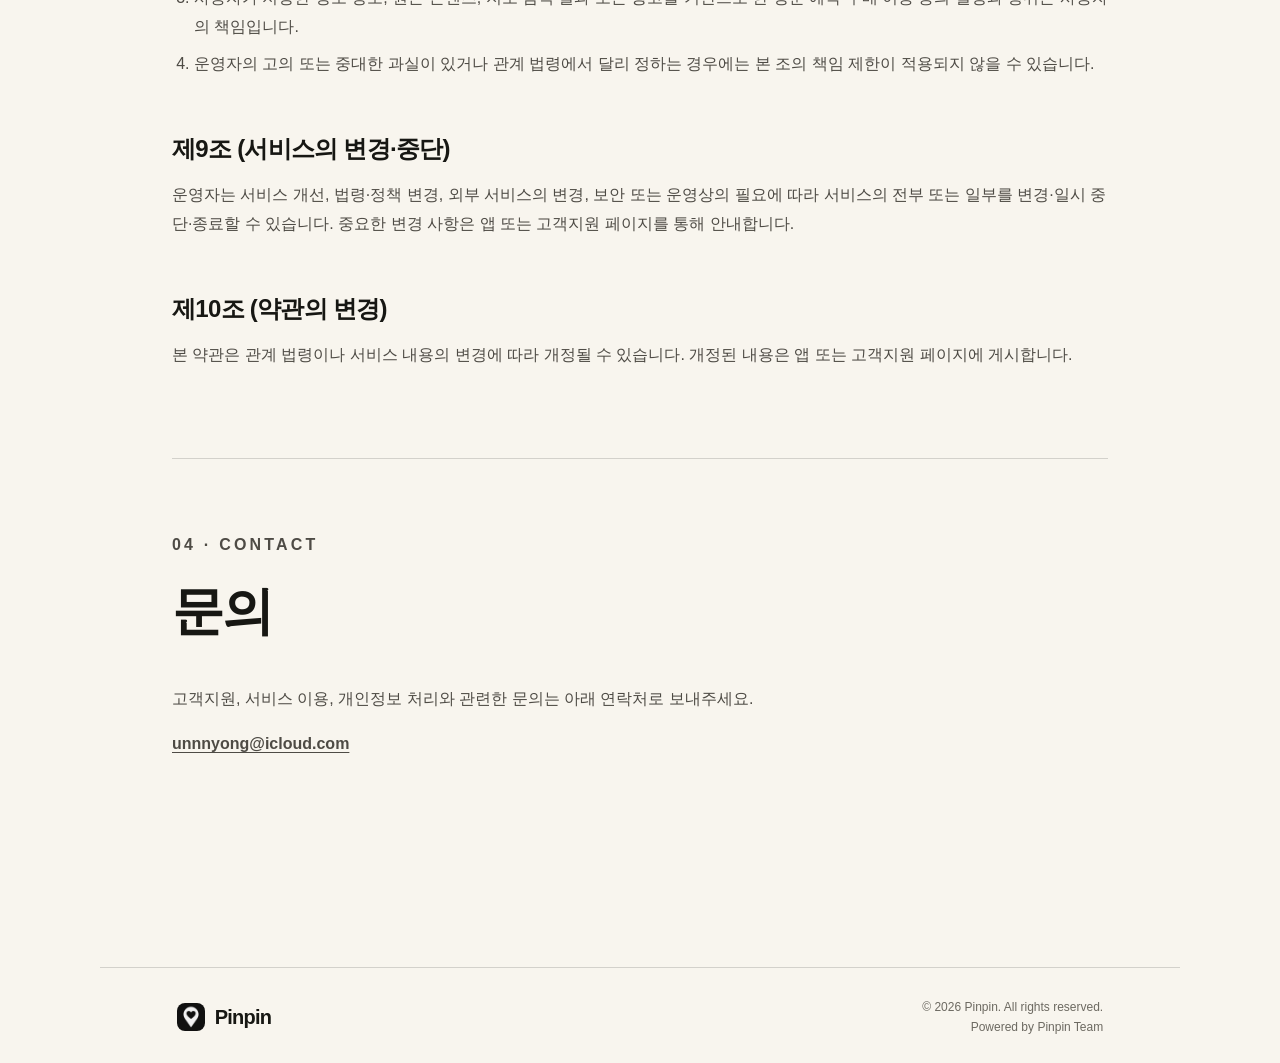
==== commit 65c73109: "Document in-app purchases and subscriptions" ====
--- a/privacy/index.html
+++ b/privacy/index.html
@@ -23,7 +23,7 @@
       <p class="eyebrow">SUPPORT &amp; LEGAL</p>
       <h1>고객지원 및<br>개인정보 처리방침</h1>
       <p class="lede">핀핀(Pinpin)을 이용해 주셔서 감사합니다. 핀핀은 Instagram 게시물과 릴스에서 발견한 장소를 분석해 저장하고, 지도에서 다시 확인할 수 있게 돕는 iOS 앱입니다.</p>
-      <p class="document-meta">시행일: 2026년 9월 24일 · 문의: <a href="mailto:unnnyong@icloud.com">unnnyong@icloud.com</a></p>
+      <p class="document-meta">시행일: 2026년 9월 30일 · 문의: <a href="mailto:unnnyong@icloud.com">unnnyong@icloud.com</a></p>
     </header>
 
     <ul class="document-toc" aria-label="문서 목차">
@@ -74,6 +74,7 @@
           <tr><td>개인화 정보</td><td>즐겨찾기 여부, 사용자가 입력한 메모</td><td>사용자 입력</td><td>저장한 장소의 개인화</td></tr>
           <tr><td>이용 분석</td><td>화면 조회, 기능 이용 이벤트, 성공·실패 상태, 개수·글자 수·소요 시간의 범주, 국내·해외 구분, 앱 인스턴스 식별자, 기기·OS·앱 정보, IP 주소 기반 대략적 지역</td><td>Google Analytics for Firebase SDK에서 자동 생성</td><td>이용 현황·오류 흐름 분석, 사용자 경험과 앱 기능 개선</td></tr>
           <tr><td>광고</td><td>IP 주소, 기기·OS·앱 정보, 광고 노출·클릭·상호작용, 광고 제공에 필요한 식별자 및 진단 정보</td><td>Google Mobile Ads SDK에서 자동 생성</td><td>배너 광고 제공, 빈도 제어, 보고, 부정 이용 방지, 성능 측정</td></tr>
+          <tr><td>인앱결제</td><td>상품 식별자, 거래 식별자, 구매일, 만료일, 취소·철회 여부, 구독·이용권 상태와 사용 횟수</td><td>Apple StoreKit에서 제공하고 앱이 기기 내에서 확인·기록</td><td>구매 처리, 유료 이용 권한과 남은 횟수 확인, 광고 제거, 구매 복원</td></tr>
           <tr><td>고객 문의</td><td>이메일 주소와 문의 내용, 사용자가 자발적으로 첨부한 정보</td><td>사용자가 이메일로 제공</td><td>문의 확인, 응대, 오류 재현과 서비스 개선</td></tr>
         </tbody>
       </table></div>
@@ -88,6 +89,7 @@
       <h3>2.3. 기기 내 저장과 보관 기간</h3>
       <p>다음 정보는 SwiftData를 이용해 기본적으로 사용자의 기기 내부에 저장됩니다.</p>
       <ul><li>Instagram 원본·정규화 URL, shortcode, 게시물 유형</li><li>Instagram 공개 페이지에서 추출한 텍스트와 OCR 텍스트</li><li>게시물 썸네일</li><li>저장한 장소 정보, 즐겨찾기, 메모</li></ul>
+      <p>유료 이용 상태를 제공하기 위해 거래 식별자에 기반한 이용 기간 구분값과 무료·리워드·유료 분석 사용 횟수를 기기 내에 저장할 수 있습니다. 구독 및 구매 거래 기록 자체는 Apple과 App Store의 정책에 따라 관리됩니다.</p>
       <p>이 정보는 사용자가 해당 장소를 삭제하거나 앱을 삭제할 때까지 보관될 수 있습니다. 한 게시물에서 저장한 마지막 장소를 삭제하면 연결된 원본 게시물 정보도 함께 삭제됩니다. 사용자가 iOS 백업 설정을 사용하는 경우에는 Apple의 백업 정책과 사용자 설정에 따라 앱 데이터가 다루어질 수 있습니다.</p>
       <p>고객 문의 내용은 문의 처리와 분쟁 대응에 필요한 기간 동안 보관한 뒤 삭제합니다. 다만 관계 법령에서 별도의 보관 의무를 정한 경우에는 해당 기간 동안 보관할 수 있습니다.</p>
 
@@ -99,6 +101,7 @@
           <tr><td>OpenAI, L.L.C.</td><td>AI 기반 장소 정보 추출</td><td>Instagram URL, 공개 게시물 텍스트, OCR 텍스트, 요청·응답 메타데이터</td><td>사용자가 분석을 실행할 때 암호화된 네트워크로 전송</td><td><code>store: false</code>; 오남용 방지 로그는 기본 최대 30일(법령·안전 예외 가능)</td></tr>
           <tr><td>Google LLC</td><td>Firebase Analytics를 통한 이용 분석</td><td>기능 이용 이벤트와 범주화된 파라미터, 앱 인스턴스·기기·OS·앱 정보, IP 기반 대략적 위치</td><td>앱 이용 중 SDK를 통해 암호화된 네트워크로 전송</td><td>Google Analytics 설정과 Google의 정책에 따름</td></tr>
           <tr><td>Google LLC 및 AdMob 광고 수요 파트너</td><td>배너 광고 제공·측정·부정 이용 방지</td><td>IP 주소, 기기·OS·앱 정보, 광고 식별·상호작용·진단 정보</td><td>광고 요청·노출·상호작용 시 SDK를 통해 전송</td><td>Google과 해당 광고 파트너의 정책에 따름</td></tr>
+          <tr><td>Apple Inc.</td><td>App Store 인앱결제, 구독 관리, 구매 복원 및 환불 처리</td><td>Apple 계정 및 결제 정보, 상품·거래·구독 정보</td><td>사용자가 구매·복원·구독 관리를 실행하거나 갱신이 처리될 때</td><td>Apple의 개인정보 처리방침과 App Store 정책에 따름</td></tr>
         </tbody>
       </table></div>
       <p>사용자가 원본 Instagram 게시물이나 지도 링크를 열면 Meta, 네이버, 카카오, Google의 앱 또는 웹사이트로 이동하며, 해당 서비스의 개인정보 처리방침과 약관이 적용됩니다.</p>
@@ -112,7 +115,7 @@
       <ul><li><strong>사진:</strong> 사용자가 직접 선택한 스크린샷에서 장소 텍스트를 인식하기 위해 사용합니다. 사진 보관함 전체를 자유롭게 탐색하는 방식이 아니라 iOS 사진 선택기를 이용합니다.</li><li><strong>클립보드:</strong> Instagram URL을 빠르게 입력하기 위해 사용합니다. iOS의 패턴 탐지 기능으로 URL 가능성을 확인하고, 사용자가 붙여넣기 또는 가져오기를 실행할 때 링크를 사용합니다.</li><li><strong>카메라·마이크·알림·위치:</strong> 현재 핀핀은 이 권한을 요청하지 않습니다.</li></ul>
 
       <h3>2.7. 사용자의 권리와 삭제 방법</h3>
-      <p>사용자는 장소 상세 화면에서 저장한 장소와 연결된 메모·즐겨찾기 정보를 삭제할 수 있습니다. 기기에 저장된 핀핀 데이터 전체를 삭제하려면 앱을 삭제할 수 있습니다.</p>
+      <p>사용자는 장소 상세 화면에서 저장한 장소와 연결된 메모·즐겨찾기 정보를 삭제할 수 있습니다. 기기에 저장된 핀핀 데이터 전체를 삭제하려면 앱을 삭제할 수 있습니다. 다만 앱을 삭제해도 Pinpin Pro 월간 구독은 자동으로 해지되지 않으며, <a href="https://apps.apple.com/account/subscriptions">App Store 구독 관리</a>에서 직접 해지해야 합니다. 환불 요청은 Apple의 정책과 절차에 따라 처리됩니다.</p>
       <p>개인정보 처리, 열람·정정·삭제, 처리 정지, 분석·광고 정보와 관련한 문의는 <a href="mailto:unnnyong@icloud.com">unnnyong@icloud.com</a>으로 접수할 수 있습니다. 외부 서비스가 보유한 정보의 삭제는 해당 제공자의 정책과 식별 가능 여부에 따라 제한될 수 있습니다.</p>
       <p>사용자는 Instagram 링크나 스크린샷을 제공하지 않음으로써 AI 장소 분석을 위한 정보 전송을 거부할 수 있습니다. 이 경우 장소 가져오기 기능은 이용할 수 없지만, 이미 저장된 장소를 보는 기기 내 기능은 계속 이용할 수 있습니다.</p>
 
@@ -131,9 +134,10 @@
       <h3>제4조 (이용자의 의무)</h3><ol><li>사용자는 관계 법령과 본 약관, Instagram 및 연결된 외부 서비스의 약관을 준수해야 합니다.</li><li>사용자는 자신이 적법하게 열람·이용할 수 있는 링크와 이미지만 제공해야 합니다.</li><li>타인의 개인정보, 사생활, 초상권, 저작권, 상표권 또는 기타 권리를 침해하는 콘텐츠를 입력하거나 활용해서는 안 됩니다.</li><li>민감한 개인정보가 포함된 스크린샷은 제공하지 말아야 하며, 불가피한 경우 필요한 부분만 남기고 가려야 합니다.</li><li>서비스를 비정상적인 방법으로 이용하거나 운영을 방해하는 행위를 해서는 안 됩니다.</li></ol>
       <h3>제5조 (데이터 관리)</h3><ol><li>장소, 메모, 즐겨찾기와 원본 게시물 정보는 기본적으로 사용자의 기기 내부에 저장됩니다.</li><li>현재 핀핀은 계정 및 서버 동기화 기능을 제공하지 않습니다.</li><li>사용자는 필요한 정보를 직접 관리하고, 앱 삭제·기기 초기화·저장 공간 부족·운영체제 오류에 대비해야 합니다.</li><li>사용자가 직접 삭제한 정보나 앱 삭제로 소실된 기기 내 데이터는 복구하기 어려울 수 있습니다.</li></ol>
       <h3>제6조 (광고)</h3><ol><li>서비스에는 제3자가 제공하는 광고가 표시될 수 있습니다.</li><li>광고의 내용과 광고를 통해 제공되는 상품·서비스에 대한 책임은 해당 광고주에게 있습니다.</li><li>광고 제공 과정의 정보 처리에는 Google과 관련 광고 파트너의 정책이 적용됩니다.</li></ol>
-      <h3>제7조 (책임의 제한)</h3><ol><li>운영자는 AI 분석 결과와 외부 서비스가 제공하는 정보의 정확성, 완전성, 최신성을 보장하지 않습니다.</li><li>네트워크 장애, 외부 서비스 중단·제한, 기기 저장 공간 부족, 운영체제 제약 등으로 서비스가 중단되거나 데이터가 손실될 수 있습니다.</li><li>사용자가 저장한 장소 정보, 원본 콘텐츠, 지도 검색 결과 또는 광고를 기반으로 한 방문·예약·구매·이동 등의 결정과 행위는 사용자의 책임입니다.</li><li>운영자의 고의 또는 중대한 과실이 있거나 관계 법령에서 달리 정하는 경우에는 본 조의 책임 제한이 적용되지 않을 수 있습니다.</li></ol>
-      <h3>제8조 (서비스의 변경·중단)</h3><p>운영자는 서비스 개선, 법령·정책 변경, 외부 서비스의 변경, 보안 또는 운영상의 필요에 따라 서비스의 전부 또는 일부를 변경·일시 중단·종료할 수 있습니다. 중요한 변경 사항은 앱 또는 고객지원 페이지를 통해 안내합니다.</p>
-      <h3>제9조 (약관의 변경)</h3><p>본 약관은 관계 법령이나 서비스 내용의 변경에 따라 개정될 수 있습니다. 개정된 내용은 앱 또는 고객지원 페이지에 게시합니다.</p>
+      <h3>제7조 (유료 서비스와 결제)</h3><ol><li>유료 상품의 실제 가격과 통화는 구매 화면에 표시되며, 결제는 사용자의 Apple 계정을 통해 Apple이 처리합니다. 운영자는 카드번호나 결제계좌 정보를 직접 수집하지 않습니다.</li><li>Pinpin Pro 월간은 매 이용 기간에 1,000회의 장소 분석과 광고 제거를 제공하는 자동 갱신 구독입니다. 사용자가 갱신을 해지할 때까지 Apple의 구독 조건에 따라 자동 갱신되고 Apple 계정으로 청구됩니다.</li><li>14일 이용권은 구매일부터 14일 동안 300회의 장소 분석과 광고 제거를 제공하는 단일 결제 상품이며 자동 갱신되지 않습니다.</li><li>구독은 <a href="https://apps.apple.com/account/subscriptions">App Store 구독 관리</a>에서 관리하거나 해지할 수 있습니다. 앱을 삭제하는 것만으로 구독이 해지되지는 않습니다.</li><li>구매 복원과 환불에는 Apple의 정책 및 절차가 적용됩니다. 법령 또는 Apple 정책에서 달리 정하지 않는 한, 이용 기간이나 남은 횟수의 이월·환급은 보장되지 않습니다.</li></ol>
+      <h3>제8조 (책임의 제한)</h3><ol><li>운영자는 AI 분석 결과와 외부 서비스가 제공하는 정보의 정확성, 완전성, 최신성을 보장하지 않습니다.</li><li>네트워크 장애, 외부 서비스 중단·제한, 기기 저장 공간 부족, 운영체제 제약 등으로 서비스가 중단되거나 데이터가 손실될 수 있습니다.</li><li>사용자가 저장한 장소 정보, 원본 콘텐츠, 지도 검색 결과 또는 광고를 기반으로 한 방문·예약·구매·이동 등의 결정과 행위는 사용자의 책임입니다.</li><li>운영자의 고의 또는 중대한 과실이 있거나 관계 법령에서 달리 정하는 경우에는 본 조의 책임 제한이 적용되지 않을 수 있습니다.</li></ol>
+      <h3>제9조 (서비스의 변경·중단)</h3><p>운영자는 서비스 개선, 법령·정책 변경, 외부 서비스의 변경, 보안 또는 운영상의 필요에 따라 서비스의 전부 또는 일부를 변경·일시 중단·종료할 수 있습니다. 중요한 변경 사항은 앱 또는 고객지원 페이지를 통해 안내합니다.</p>
+      <h3>제10조 (약관의 변경)</h3><p>본 약관은 관계 법령이나 서비스 내용의 변경에 따라 개정될 수 있습니다. 개정된 내용은 앱 또는 고객지원 페이지에 게시합니다.</p>
     </section>
 
     <section class="document-section" id="contact">
